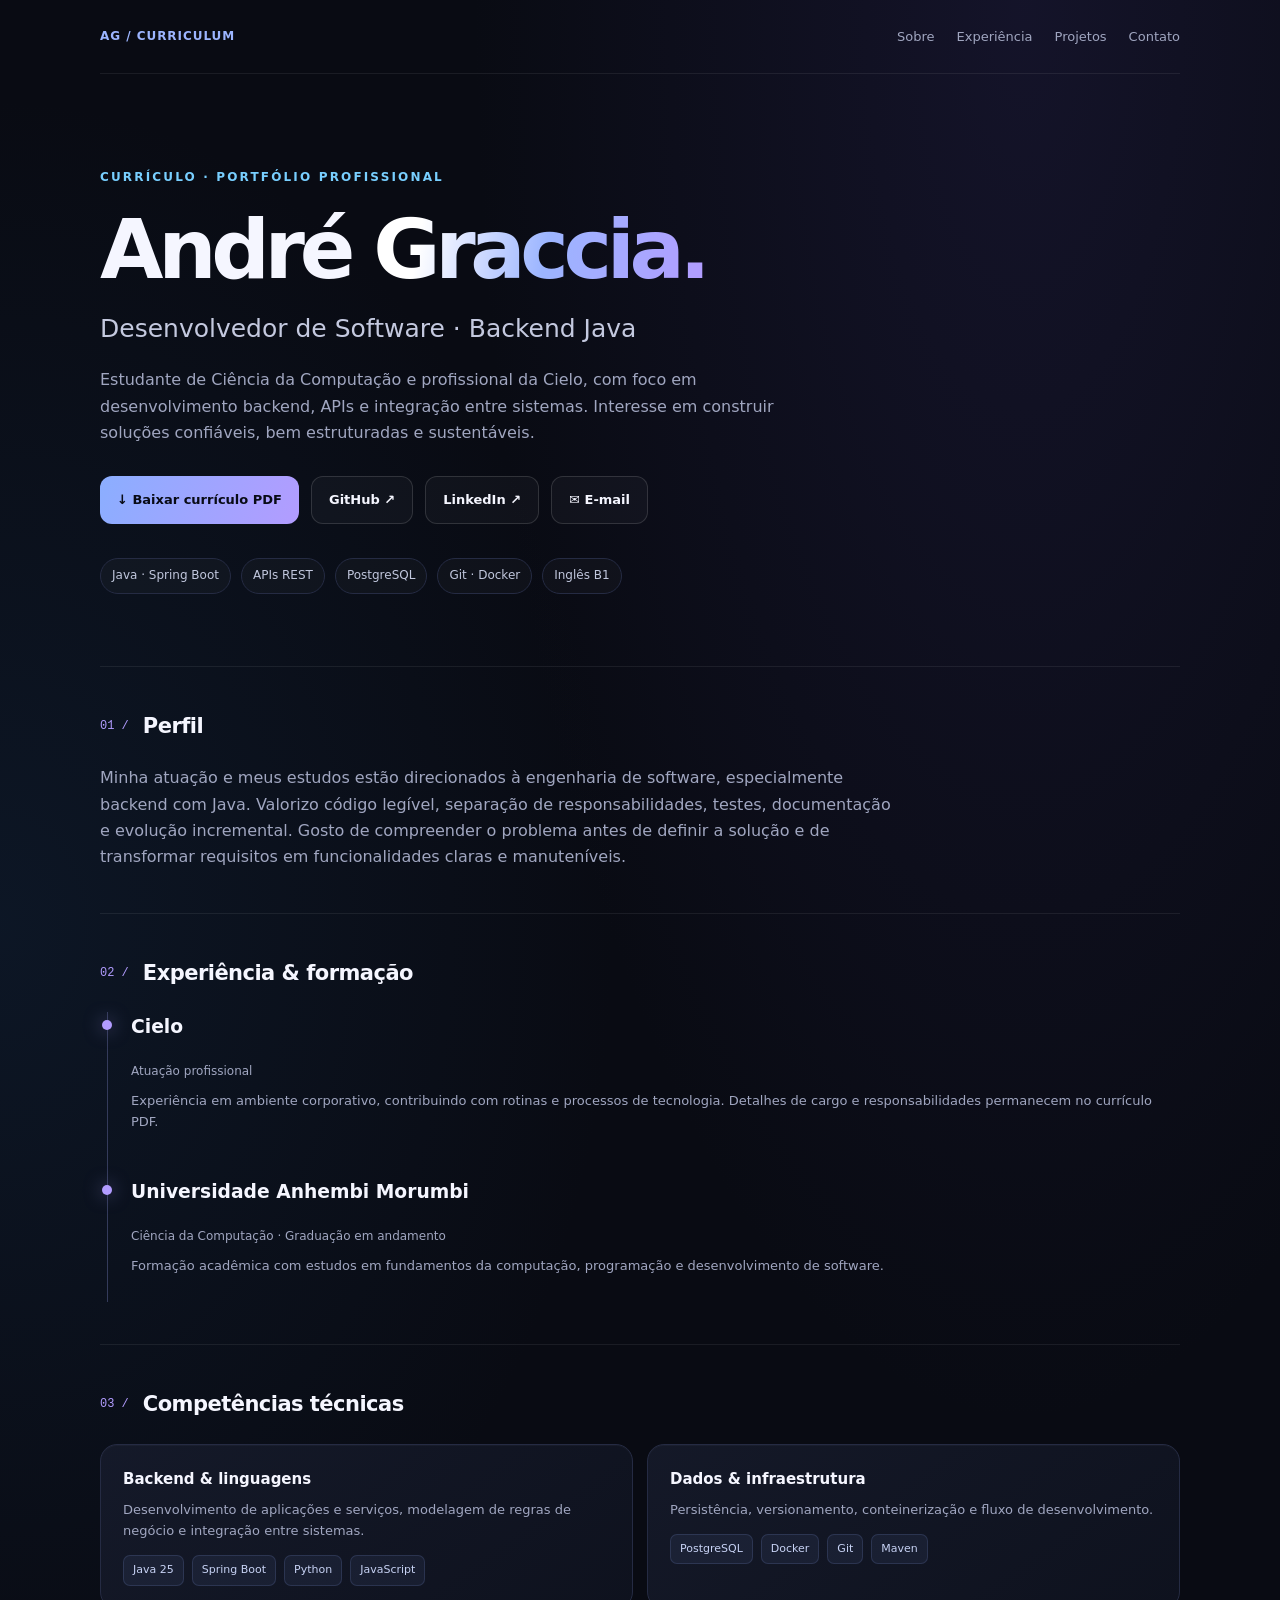
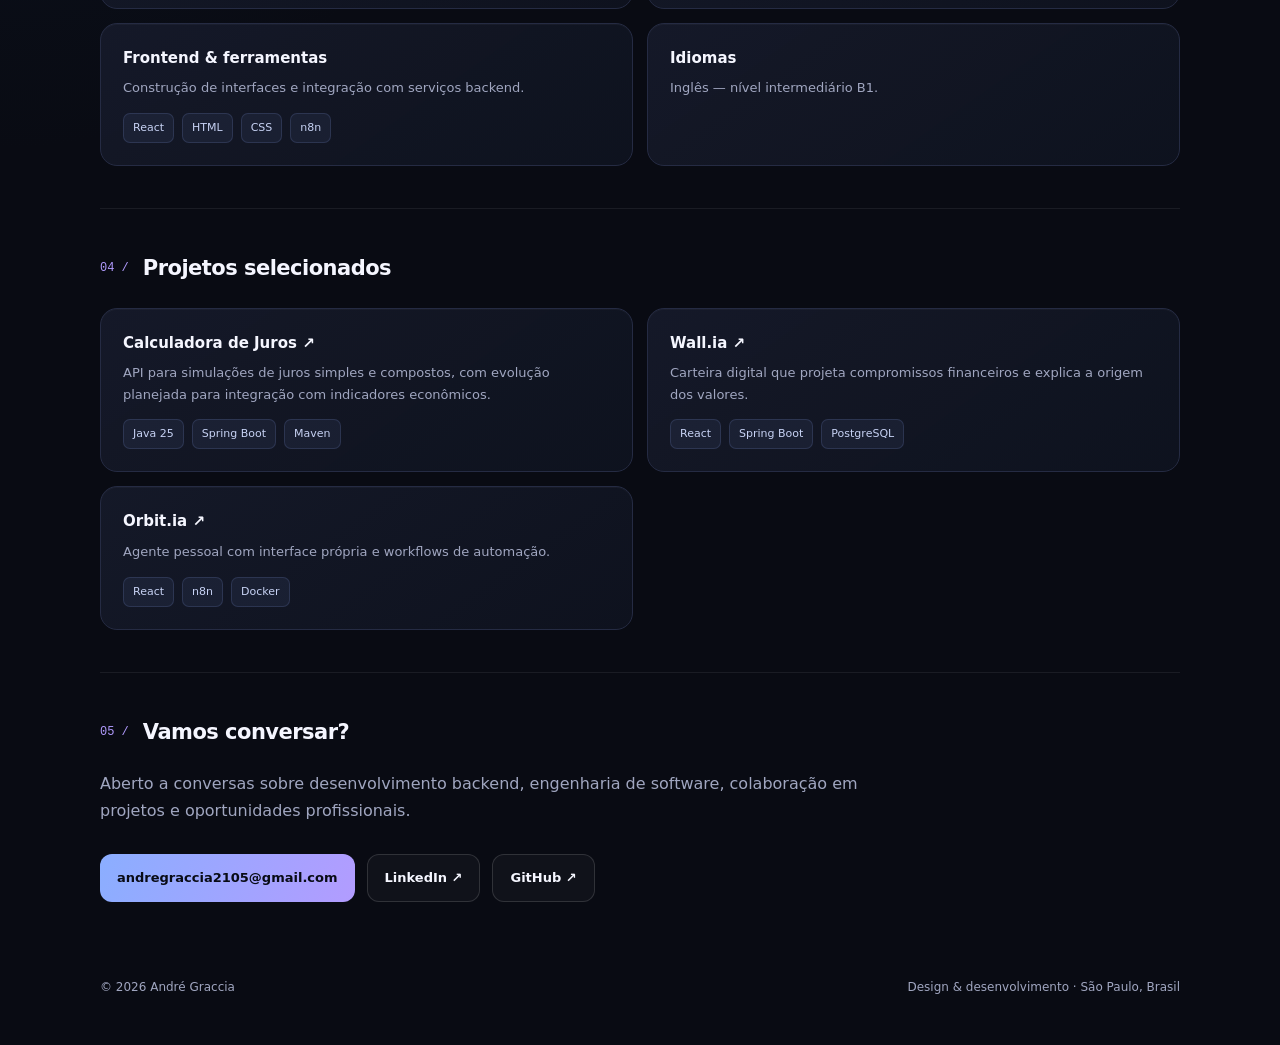
==== resume-site/index.html @ fd4a91cb "feat: add professional resume website" ====
<!doctype html>
<html lang="pt-BR">
<head>
<meta charset="utf-8"><meta name="viewport" content="width=device-width,initial-scale=1">
<meta name="theme-color" content="#090b13"><meta name="description" content="Currículo e portfólio profissional de André Graccia — Desenvolvedor de Software com foco em Backend Java.">
<title>André Graccia — Currículo</title>
<style>
:root{color-scheme:dark;--bg:#090b13;--panel:#111525;--line:#252b43;--text:#f5f6ff;--muted:#a0a6c0;--blue:#9cb5ff;--violet:#b29cff;--cyan:#78cfff}
*{box-sizing:border-box}html{scroll-behavior:smooth}body{margin:0;background:radial-gradient(ellipse at 80% 0%,#25204b66,transparent 38%),radial-gradient(ellipse at 0% 35%,#142d4a55,transparent 34%),var(--bg);color:var(--text);font:16px/1.65 Inter,ui-sans-serif,system-ui,-apple-system,BlinkMacSystemFont,"Segoe UI",sans-serif}
a{color:inherit;text-decoration:none}.wrap{width:min(1080px,calc(100% - 40px));margin:auto}
nav{display:flex;justify-content:space-between;align-items:center;padding:26px 0;border-bottom:1px solid #ffffff12}.brand{font-weight:750;letter-spacing:.08em;font-size:12px;color:var(--blue)}.navlinks{display:flex;gap:22px;color:var(--muted);font-size:13px}
.hero{padding:94px 0 72px;max-width:850px}.eyebrow{color:var(--cyan);font-size:12px;font-weight:700;letter-spacing:.18em;text-transform:uppercase}.hero h1{font-size:clamp(46px,8vw,82px);line-height:1.02;letter-spacing:-.065em;margin:20px 0 16px}.hero h1 span{background:linear-gradient(100deg,#fff 15%,var(--blue) 52%,var(--violet));-webkit-background-clip:text;background-clip:text;color:transparent}.role{font-size:clamp(18px,2.6vw,25px);color:#c4c9df;margin:0 0 18px}.intro{max-width:700px;color:var(--muted);font-size:16px}.actions{display:flex;flex-wrap:wrap;gap:12px;margin-top:30px}.btn{display:inline-flex;align-items:center;gap:9px;padding:12px 17px;border-radius:12px;border:1px solid #ffffff22;background:#ffffff08;font-size:13px;font-weight:650;transition:.2s}.btn.primary{background:linear-gradient(110deg,#8baeff,#b29cff);color:#080b16;border:0}.btn:hover{transform:translateY(-2px);border-color:#9cb5ff88}
.meta{display:flex;flex-wrap:wrap;gap:10px;margin-top:34px}.chip{border:1px solid var(--line);background:#ffffff06;color:#c1c7dd;padding:7px 11px;border-radius:999px;font-size:12px}
section{padding:42px 0;border-top:1px solid #ffffff12}.section-head{display:flex;align-items:center;gap:14px;margin-bottom:22px}.num{font:12px ui-monospace,monospace;color:var(--violet)}h2{font-size:21px;letter-spacing:-.025em;margin:0}.lead{color:var(--muted);max-width:800px;margin:0}.grid{display:grid;grid-template-columns:repeat(2,minmax(0,1fr));gap:14px}.card{padding:22px;border:1px solid var(--line);border-radius:17px;background:linear-gradient(145deg,#171c2dce,#0f1320d9);box-shadow:inset 0 1px #ffffff08}.card h3{font-size:15px;margin:0 0 7px}.card p{font-size:13px;color:var(--muted);margin:0}.tags{display:flex;flex-wrap:wrap;gap:8px;margin-top:14px}.tag{font-size:11px;color:#c7d2f4;background:#8baeff12;border:1px solid #8baeff26;padding:5px 9px;border-radius:7px}
.timeline{border-left:1px solid #343b5b;margin-left:7px;padding-left:23px}.entry{position:relative;padding:0 0 26px}.entry:before{content:"";position:absolute;left:-29px;top:8px;width:10px;height:10px;border-radius:50%;background:var(--violet);box-shadow:0 0 18px #a99bff88}.entry .sub{color:var(--muted);font-size:12px;margin:2px 0 8px}.entry p{color:var(--muted);font-size:13px;margin:0}
footer{padding:34px 0 48px;color:var(--muted);font-size:12px;display:flex;justify-content:space-between;gap:20px;flex-wrap:wrap}
@media(max-width:650px){.navlinks{gap:12px;font-size:11px}.hero{padding:65px 0 48px}.grid{grid-template-columns:1fr}.wrap{width:min(100% - 30px,1080px)}}
</style>
</head>
<body><div class="wrap">
<nav><a class="brand" href="#">AG / CURRICULUM</a><div class="navlinks"><a href="#sobre">Sobre</a><a href="#experiencia">Experiência</a><a href="#projetos">Projetos</a><a href="#contato">Contato</a></div></nav>
<header class="hero">
<div class="eyebrow">Currículo · Portfólio profissional</div>
<h1>André <span>Graccia.</span></h1>
<p class="role">Desenvolvedor de Software · Backend Java</p>
<p class="intro">Estudante de Ciência da Computação e profissional da Cielo, com foco em desenvolvimento backend, APIs e integração entre sistemas. Interesse em construir soluções confiáveis, bem estruturadas e sustentáveis.</p>
<div class="actions"><a class="btn primary" href="https://raw.githubusercontent.com/AndreGraccia/AndreGraccia/main/Curriculo_Andre_Graccia.pdf" target="_blank" rel="noreferrer">↓ Baixar currículo PDF</a><a class="btn" href="https://github.com/AndreGraccia" target="_blank" rel="noreferrer">GitHub ↗</a><a class="btn" href="https://br.linkedin.com/in/andregraccia" target="_blank" rel="noreferrer">LinkedIn ↗</a><a class="btn" href="mailto:andregraccia2105@gmail.com">✉ E-mail</a></div>
<div class="meta"><span class="chip">Java · Spring Boot</span><span class="chip">APIs REST</span><span class="chip">PostgreSQL</span><span class="chip">Git · Docker</span><span class="chip">Inglês B1</span></div>
</header>
<section id="sobre"><div class="section-head"><span class="num">01 /</span><h2>Perfil</h2></div><p class="lead">Minha atuação e meus estudos estão direcionados à engenharia de software, especialmente backend com Java. Valorizo código legível, separação de responsabilidades, testes, documentação e evolução incremental. Gosto de compreender o problema antes de definir a solução e de transformar requisitos em funcionalidades claras e manuteníveis.</p></section>
<section id="experiencia"><div class="section-head"><span class="num">02 /</span><h2>Experiência & formação</h2></div><div class="timeline"><div class="entry"><h3>Cielo</h3><div class="sub">Atuação profissional</div><p>Experiência em ambiente corporativo, contribuindo com rotinas e processos de tecnologia. Detalhes de cargo e responsabilidades permanecem no currículo PDF.</p></div><div class="entry"><h3>Universidade Anhembi Morumbi</h3><div class="sub">Ciência da Computação · Graduação em andamento</div><p>Formação acadêmica com estudos em fundamentos da computação, programação e desenvolvimento de software.</p></div></div></section>
<section><div class="section-head"><span class="num">03 /</span><h2>Competências técnicas</h2></div><div class="grid"><article class="card"><h3>Backend & linguagens</h3><p>Desenvolvimento de aplicações e serviços, modelagem de regras de negócio e integração entre sistemas.</p><div class="tags"><span class="tag">Java 25</span><span class="tag">Spring Boot</span><span class="tag">Python</span><span class="tag">JavaScript</span></div></article><article class="card"><h3>Dados & infraestrutura</h3><p>Persistência, versionamento, conteinerização e fluxo de desenvolvimento.</p><div class="tags"><span class="tag">PostgreSQL</span><span class="tag">Docker</span><span class="tag">Git</span><span class="tag">Maven</span></div></article><article class="card"><h3>Frontend & ferramentas</h3><p>Construção de interfaces e integração com serviços backend.</p><div class="tags"><span class="tag">React</span><span class="tag">HTML</span><span class="tag">CSS</span><span class="tag">n8n</span></div></article><article class="card"><h3>Idiomas</h3><p>Inglês — nível intermediário B1.</p></article></div></section>
<section id="projetos"><div class="section-head"><span class="num">04 /</span><h2>Projetos selecionados</h2></div><div class="grid"><a class="card" href="https://github.com/AndreGraccia/calc-juros" target="_blank" rel="noreferrer"><h3>Calculadora de Juros ↗</h3><p>API para simulações de juros simples e compostos, com evolução planejada para integração com indicadores econômicos.</p><div class="tags"><span class="tag">Java 25</span><span class="tag">Spring Boot</span><span class="tag">Maven</span></div></a><a class="card" href="https://github.com/AndreGraccia/Wall.ia" target="_blank" rel="noreferrer"><h3>Wall.ia ↗</h3><p>Carteira digital que projeta compromissos financeiros e explica a origem dos valores.</p><div class="tags"><span class="tag">React</span><span class="tag">Spring Boot</span><span class="tag">PostgreSQL</span></div></a><a class="card" href="https://github.com/AndreGraccia/Orbit.ia" target="_blank" rel="noreferrer"><h3>Orbit.ia ↗</h3><p>Agente pessoal com interface própria e workflows de automação.</p><div class="tags"><span class="tag">React</span><span class="tag">n8n</span><span class="tag">Docker</span></div></a></div></section>
<section id="contato"><div class="section-head"><span class="num">05 /</span><h2>Vamos conversar?</h2></div><p class="lead">Aberto a conversas sobre desenvolvimento backend, engenharia de software, colaboração em projetos e oportunidades profissionais.</p><div class="actions"><a class="btn primary" href="mailto:andregraccia2105@gmail.com">andregraccia2105@gmail.com</a><a class="btn" href="https://br.linkedin.com/in/andregraccia" target="_blank" rel="noreferrer">LinkedIn ↗</a><a class="btn" href="https://github.com/AndreGraccia" target="_blank" rel="noreferrer">GitHub ↗</a></div></section>
<footer><span>© 2026 André Graccia</span><span>Design & desenvolvimento · São Paulo, Brasil</span></footer>
</div></body></html>
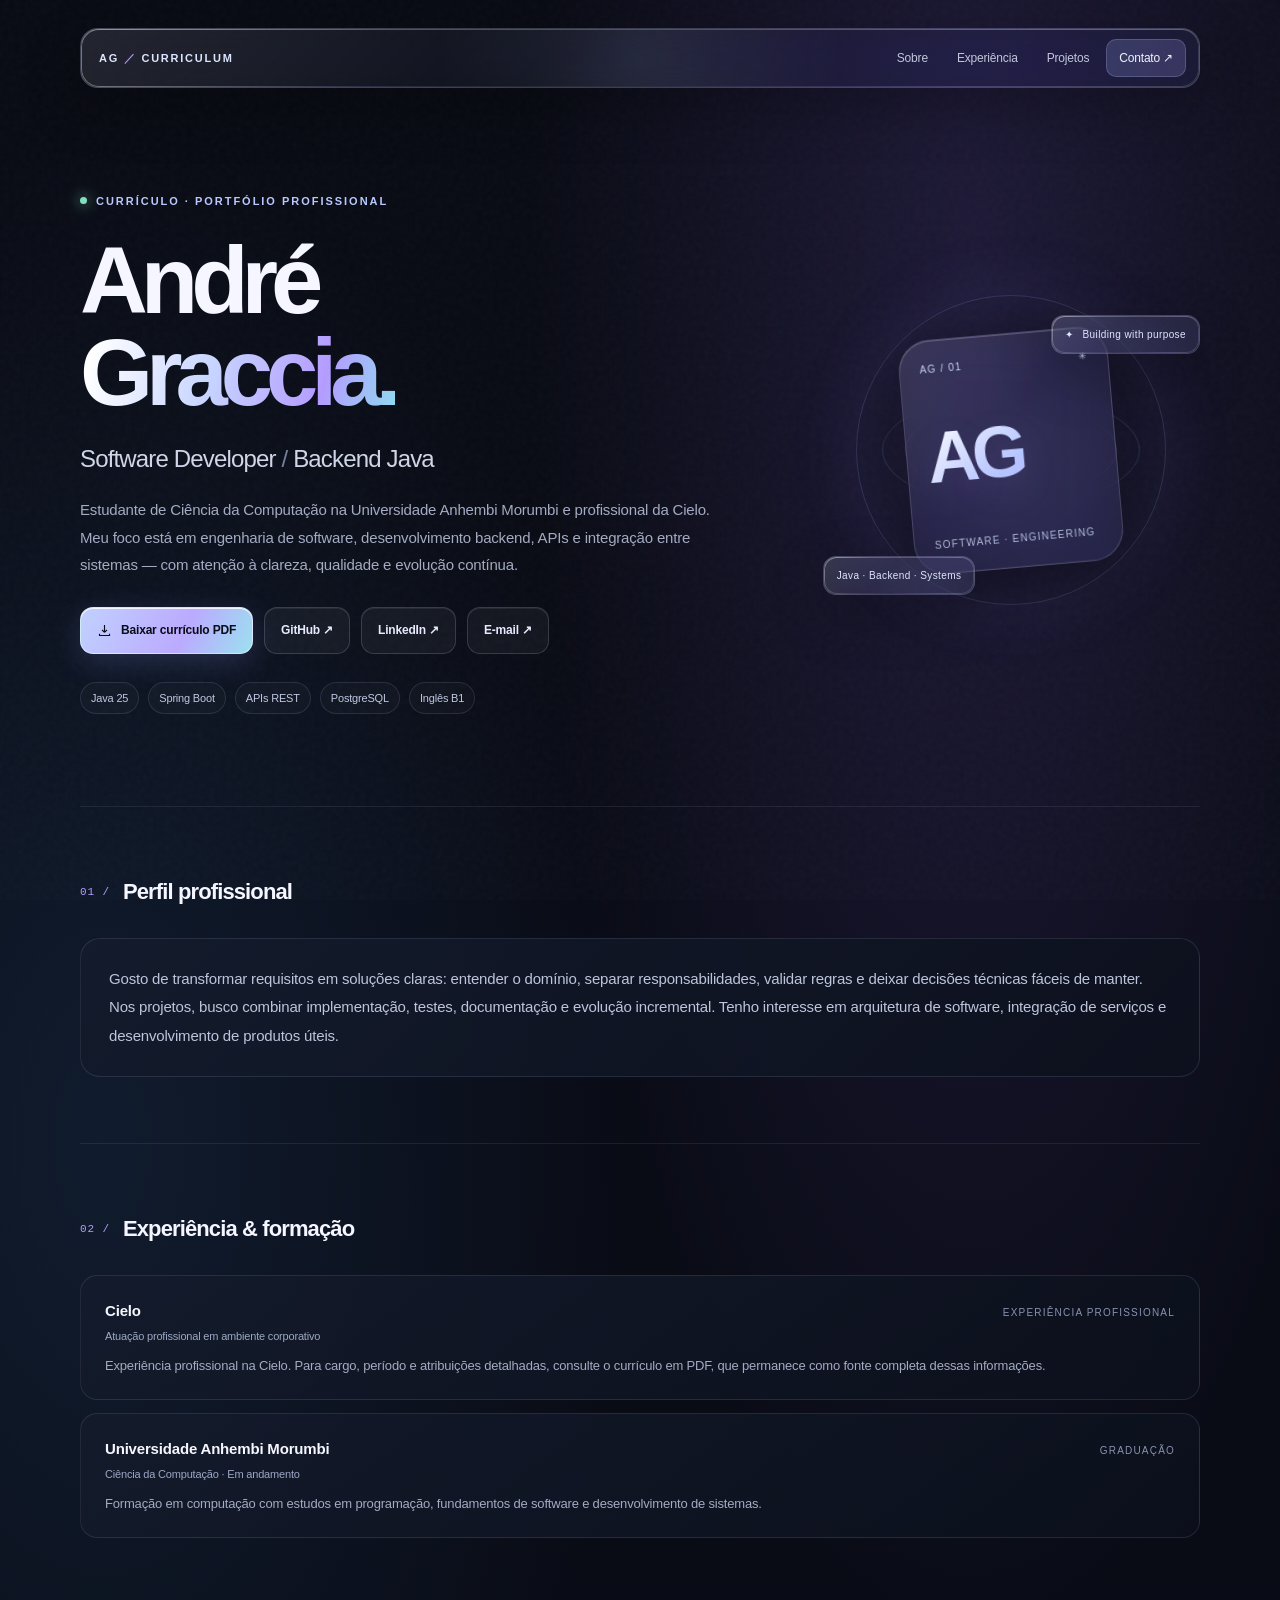
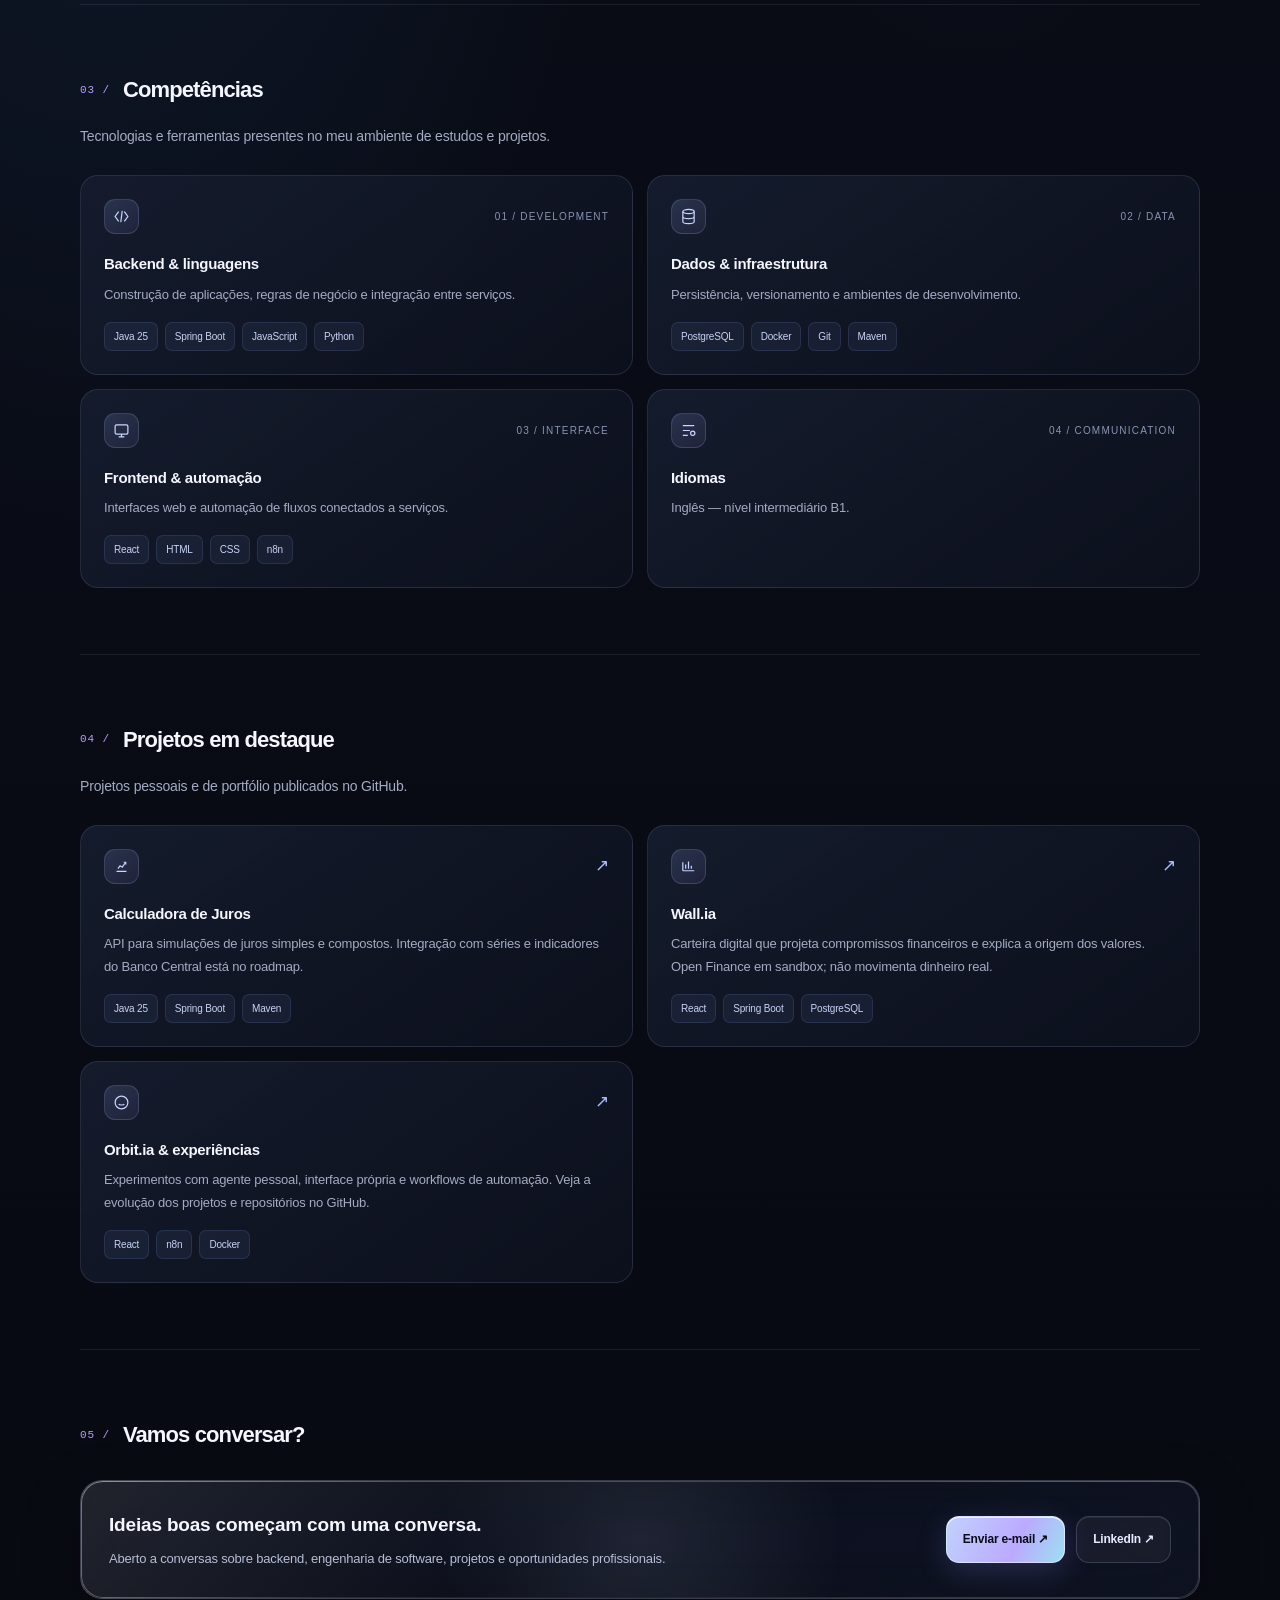
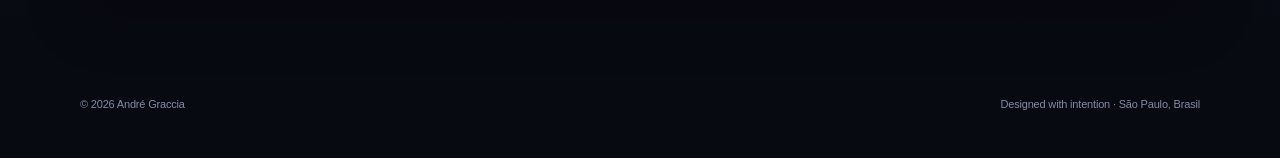
==== commit f8f18a19: "design: refine resume site with layered liquid glass interface" ====
--- a/resume-site/index.html
+++ b/resume-site/index.html
@@ -1,36 +1,128 @@
 <!doctype html>
 <html lang="pt-BR">
 <head>
-<meta charset="utf-8"><meta name="viewport" content="width=device-width,initial-scale=1">
-<meta name="theme-color" content="#090b13"><meta name="description" content="Currículo e portfólio profissional de André Graccia — Desenvolvedor de Software com foco em Backend Java.">
-<title>André Graccia — Currículo</title>
+<meta charset="utf-8">
+<meta name="viewport" content="width=device-width,initial-scale=1">
+<meta name="theme-color" content="#090b13">
+<meta name="description" content="Currículo, competências e projetos de André Graccia — Ciência da Computação, desenvolvimento backend e Java.">
+<meta property="og:title" content="André Graccia — Software Developer">
+<meta property="og:description" content="Currículo e projetos em engenharia de software.">
+<title>André Graccia — Software Developer</title>
 <style>
-:root{color-scheme:dark;--bg:#090b13;--panel:#111525;--line:#252b43;--text:#f5f6ff;--muted:#a0a6c0;--blue:#9cb5ff;--violet:#b29cff;--cyan:#78cfff}
-*{box-sizing:border-box}html{scroll-behavior:smooth}body{margin:0;background:radial-gradient(ellipse at 80% 0%,#25204b66,transparent 38%),radial-gradient(ellipse at 0% 35%,#142d4a55,transparent 34%),var(--bg);color:var(--text);font:16px/1.65 Inter,ui-sans-serif,system-ui,-apple-system,BlinkMacSystemFont,"Segoe UI",sans-serif}
-a{color:inherit;text-decoration:none}.wrap{width:min(1080px,calc(100% - 40px));margin:auto}
-nav{display:flex;justify-content:space-between;align-items:center;padding:26px 0;border-bottom:1px solid #ffffff12}.brand{font-weight:750;letter-spacing:.08em;font-size:12px;color:var(--blue)}.navlinks{display:flex;gap:22px;color:var(--muted);font-size:13px}
-.hero{padding:94px 0 72px;max-width:850px}.eyebrow{color:var(--cyan);font-size:12px;font-weight:700;letter-spacing:.18em;text-transform:uppercase}.hero h1{font-size:clamp(46px,8vw,82px);line-height:1.02;letter-spacing:-.065em;margin:20px 0 16px}.hero h1 span{background:linear-gradient(100deg,#fff 15%,var(--blue) 52%,var(--violet));-webkit-background-clip:text;background-clip:text;color:transparent}.role{font-size:clamp(18px,2.6vw,25px);color:#c4c9df;margin:0 0 18px}.intro{max-width:700px;color:var(--muted);font-size:16px}.actions{display:flex;flex-wrap:wrap;gap:12px;margin-top:30px}.btn{display:inline-flex;align-items:center;gap:9px;padding:12px 17px;border-radius:12px;border:1px solid #ffffff22;background:#ffffff08;font-size:13px;font-weight:650;transition:.2s}.btn.primary{background:linear-gradient(110deg,#8baeff,#b29cff);color:#080b16;border:0}.btn:hover{transform:translateY(-2px);border-color:#9cb5ff88}
-.meta{display:flex;flex-wrap:wrap;gap:10px;margin-top:34px}.chip{border:1px solid var(--line);background:#ffffff06;color:#c1c7dd;padding:7px 11px;border-radius:999px;font-size:12px}
-section{padding:42px 0;border-top:1px solid #ffffff12}.section-head{display:flex;align-items:center;gap:14px;margin-bottom:22px}.num{font:12px ui-monospace,monospace;color:var(--violet)}h2{font-size:21px;letter-spacing:-.025em;margin:0}.lead{color:var(--muted);max-width:800px;margin:0}.grid{display:grid;grid-template-columns:repeat(2,minmax(0,1fr));gap:14px}.card{padding:22px;border:1px solid var(--line);border-radius:17px;background:linear-gradient(145deg,#171c2dce,#0f1320d9);box-shadow:inset 0 1px #ffffff08}.card h3{font-size:15px;margin:0 0 7px}.card p{font-size:13px;color:var(--muted);margin:0}.tags{display:flex;flex-wrap:wrap;gap:8px;margin-top:14px}.tag{font-size:11px;color:#c7d2f4;background:#8baeff12;border:1px solid #8baeff26;padding:5px 9px;border-radius:7px}
-.timeline{border-left:1px solid #343b5b;margin-left:7px;padding-left:23px}.entry{position:relative;padding:0 0 26px}.entry:before{content:"";position:absolute;left:-29px;top:8px;width:10px;height:10px;border-radius:50%;background:var(--violet);box-shadow:0 0 18px #a99bff88}.entry .sub{color:var(--muted);font-size:12px;margin:2px 0 8px}.entry p{color:var(--muted);font-size:13px;margin:0}
-footer{padding:34px 0 48px;color:var(--muted);font-size:12px;display:flex;justify-content:space-between;gap:20px;flex-wrap:wrap}
-@media(max-width:650px){.navlinks{gap:12px;font-size:11px}.hero{padding:65px 0 48px}.grid{grid-template-columns:1fr}.wrap{width:min(100% - 30px,1080px)}}
+:root{color-scheme:dark;--bg:#080a12;--surface:#111625;--surface-2:#151b2d;--line:rgba(210,220,255,.13);--text:#f5f6ff;--muted:#a4abc2;--blue:#9cb5ff;--violet:#b29cff;--cyan:#79d4ee;--mx:50%;--my:50%}
+*{box-sizing:border-box}
+html{scroll-behavior:smooth;scroll-padding-top:100px}
+body{margin:0;min-height:100vh;overflow-x:hidden;background:radial-gradient(ellipse at 76% 8%,rgba(113,83,194,.2),transparent 32%),radial-gradient(ellipse at 8% 34%,rgba(52,113,174,.16),transparent 32%),linear-gradient(180deg,#090b14 0%,#090c16 52%,#080a12 100%);color:var(--text);font:15px/1.7 Inter,-apple-system,BlinkMacSystemFont,"Segoe UI",sans-serif;letter-spacing:-.012em}
+body:before{content:"";position:fixed;inset:0;pointer-events:none;z-index:-1;opacity:.18;background-image:url("data:image/svg+xml,%3Csvg viewBox='0 0 180 180' xmlns='http://www.w3.org/2000/svg'%3E%3Cfilter id='n'%3E%3CfeTurbulence type='fractalNoise' baseFrequency='.9' numOctaves='3' stitchTiles='stitch'/%3E%3C/filter%3E%3Crect width='100%25' height='100%25' filter='url(%23n)' opacity='.16'/%3E%3C/svg%3E")}
+a{color:inherit;text-decoration:none}
+.wrap{width:min(1120px,calc(100% - 44px));margin:auto}
+.glass{position:relative;isolation:isolate;background:linear-gradient(135deg,rgba(255,255,255,.105),rgba(255,255,255,.025) 42%,rgba(151,168,255,.055));border:1px solid rgba(224,231,255,.2);box-shadow:inset 0 1px 0 rgba(255,255,255,.2),inset 0 -1px 0 rgba(255,255,255,.035),0 18px 55px rgba(0,0,0,.25);backdrop-filter:blur(24px) saturate(155%);-webkit-backdrop-filter:blur(24px) saturate(155%)}
+.glass:before{content:"";position:absolute;inset:0;border-radius:inherit;padding:1px;background:linear-gradient(125deg,rgba(255,255,255,.4),rgba(156,181,255,.12) 27%,transparent 52%,rgba(178,156,255,.22) 80%,rgba(255,255,255,.13));-webkit-mask:linear-gradient(#000 0 0) content-box,linear-gradient(#000 0 0);-webkit-mask-composite:xor;mask-composite:exclude;pointer-events:none}
+.glass:after{content:"";position:absolute;inset:0;border-radius:inherit;background:radial-gradient(420px circle at var(--mx) var(--my),rgba(202,220,255,.13),transparent 48%);opacity:.75;pointer-events:none;z-index:-1}
+nav{position:sticky;top:14px;z-index:20;display:flex;justify-content:space-between;align-items:center;margin:14px auto 0;padding:10px 13px 10px 18px;border-radius:18px}
+.brand{font-size:11px;font-weight:800;letter-spacing:.16em;color:#dce5ff}.brand b{color:var(--violet)}
+.navlinks{display:flex;align-items:center;gap:5px}.navlinks a{font-size:12px;color:#c0c7dc;padding:8px 12px;border-radius:10px;transition:background .2s,color .2s}.navlinks a:hover{background:#ffffff12;color:#fff}
+.navlinks .nav-contact{background:linear-gradient(115deg,rgba(156,181,255,.2),rgba(178,156,255,.2));border:1px solid rgba(196,205,255,.22);color:#f1f3ff}
+.hero{display:grid;grid-template-columns:minmax(0,1.3fr) minmax(260px,.7fr);gap:42px;align-items:center;padding:112px 0 92px;min-height:610px}
+.eyebrow{display:inline-flex;align-items:center;gap:9px;color:#b9c9ff;font-size:11px;font-weight:750;letter-spacing:.18em;text-transform:uppercase}
+.pulse{width:7px;height:7px;border-radius:50%;background:#80e0bd;box-shadow:0 0 14px #80e0bd}
+h1{font-size:clamp(54px,8vw,94px);line-height:.98;letter-spacing:-.075em;margin:23px 0 20px;font-weight:760}
+.gradient{background:linear-gradient(105deg,#fff 6%,#c7d5ff 42%,#b49cff 76%,#8edcf0);-webkit-background-clip:text;background-clip:text;color:transparent}
+.role{font-size:clamp(18px,2.5vw,24px);color:#d0d5e7;margin:0 0 16px;font-weight:500;letter-spacing:-.035em}
+.intro{max-width:640px;color:var(--muted);font-size:15px;line-height:1.85;margin:0}
+.actions{display:flex;flex-wrap:wrap;gap:11px;margin-top:28px}
+.btn{display:inline-flex;align-items:center;justify-content:center;gap:9px;padding:12px 16px;border-radius:13px;font-size:12px;font-weight:700;border:1px solid rgba(220,229,255,.17);background:rgba(255,255,255,.045);color:#e7eaff;transition:transform .25s,border-color .25s,background .25s;box-shadow:inset 0 1px rgba(255,255,255,.07)}
+.btn:hover{transform:translateY(-3px);border-color:rgba(175,193,255,.5);background:rgba(156,181,255,.1)}
+.btn.primary{color:#0a0c17;border:1px solid rgba(255,255,255,.5);background:linear-gradient(115deg,#c1d1ff,#bbaaff 60%,#9ce0ef);box-shadow:0 8px 30px rgba(139,151,255,.2),inset 0 1px rgba(255,255,255,.8)}
+.btn svg{width:15px;height:15px;flex:none}
+.quick-meta{display:flex;flex-wrap:wrap;gap:9px;margin-top:28px}.chip{font-size:11px;color:#bfc8e2;padding:6px 10px;border:1px solid rgba(190,204,255,.13);border-radius:999px;background:rgba(255,255,255,.025)}
+.hero-art{position:relative;min-height:365px;display:grid;place-items:center}
+.orbit{position:absolute;width:310px;height:310px;border:1px solid rgba(176,188,255,.17);border-radius:50%;box-shadow:0 0 80px rgba(135,122,255,.09),inset 0 0 50px rgba(115,169,255,.045);animation:float 8s ease-in-out infinite}
+.orbit:before,.orbit:after{content:"";position:absolute;border:1px solid rgba(165,196,255,.16);border-radius:50%;inset:25px;transform:rotateX(64deg) rotate(-25deg)}
+.orbit:after{inset:48px;transform:rotateX(64deg) rotate(35deg);border-color:rgba(194,156,255,.2)}
+.core{position:relative;width:210px;height:235px;border-radius:32px;display:flex;flex-direction:column;justify-content:space-between;padding:20px;overflow:hidden;transform:rotate(-5deg)}
+.core:before{content:"";position:absolute;inset:-30%;background:linear-gradient(120deg,transparent 25%,rgba(255,255,255,.18) 42%,transparent 54%);transform:translateX(-70%);animation:sheen 7s ease-in-out infinite}
+.core-top{display:flex;justify-content:space-between;align-items:center;font-size:10px;letter-spacing:.12em;color:#cbd5f4}.monogram{font-size:72px;line-height:1;font-weight:780;letter-spacing:-.1em;background:linear-gradient(140deg,#fff,#b7c7ff 55%,#c1aaff);-webkit-background-clip:text;background-clip:text;color:transparent;text-shadow:0 12px 38px #9b9bff22}.core-bottom{font-size:10px;color:#b5bfdc;letter-spacing:.12em;text-transform:uppercase}
+.float-tag{position:absolute;padding:10px 13px;border-radius:13px;font-size:10px;color:#dfe6ff;letter-spacing:.04em}.float-tag.one{top:47px;right:0}.float-tag.two{bottom:38px;left:0}
+section{padding:66px 0;border-top:1px solid rgba(210,220,255,.09)}
+.section-head{display:flex;align-items:center;gap:13px;margin-bottom:27px}.num{font:11px ui-monospace,SFMono-Regular,monospace;color:#b49dff;letter-spacing:.08em}.section-head h2{font-size:22px;letter-spacing:-.04em;margin:0}.section-intro{color:var(--muted);max-width:760px;margin:-10px 0 26px;font-size:14px}
+.profile-panel{padding:26px 28px;border-radius:20px;background:linear-gradient(135deg,rgba(20,27,44,.95),rgba(13,17,30,.92));border:1px solid rgba(196,208,255,.12);color:#bdc5dc;line-height:1.9}
+.grid{display:grid;grid-template-columns:repeat(2,minmax(0,1fr));gap:14px}
+.card{position:relative;padding:23px;border-radius:18px;background:linear-gradient(145deg,rgba(22,29,47,.9),rgba(13,17,29,.94));border:1px solid rgba(193,205,255,.12);transition:transform .25s,border-color .25s,box-shadow .25s;overflow:hidden}
+.card:hover{transform:translateY(-4px);border-color:rgba(173,188,255,.35);box-shadow:0 18px 42px rgba(0,0,0,.2)}
+.card h3{font-size:15px;letter-spacing:-.02em;margin:0 0 7px}.card p{font-size:13px;color:var(--muted);line-height:1.75;margin:0}
+.card-top{display:flex;justify-content:space-between;align-items:center;margin-bottom:17px}.iconbox{width:35px;height:35px;display:grid;place-items:center;border-radius:11px;background:linear-gradient(145deg,rgba(156,181,255,.16),rgba(178,156,255,.08));border:1px solid rgba(184,198,255,.16);color:#c9d4ff}.iconbox svg{width:17px;height:17px}.micro{font-size:10px;color:#8993b1;letter-spacing:.12em;text-transform:uppercase}
+.tags{display:flex;flex-wrap:wrap;gap:7px;margin-top:15px}.tag{font-size:10px;color:#c7d2f4;background:rgba(139,174,255,.07);border:1px solid rgba(139,174,255,.13);padding:5px 9px;border-radius:7px}
+.timeline{display:grid;gap:13px}.entry{padding:22px 24px;border-radius:17px;background:linear-gradient(145deg,rgba(20,27,44,.9),rgba(12,16,28,.92));border:1px solid rgba(193,205,255,.12)}.entry-head{display:flex;justify-content:space-between;gap:16px;align-items:baseline}.entry h3{font-size:15px;margin:0}.entry .sub{font-size:11px;color:#9da8c6;margin:4px 0 9px}.entry p{font-size:13px;color:var(--muted);margin:0}
+.project{display:block}.project .arrow{color:#aebdff;font-size:17px}.project:hover .arrow{transform:translate(3px,-3px)}.project .arrow{transition:transform .2s}
+.contact-panel{padding:28px;border-radius:22px;display:flex;align-items:center;justify-content:space-between;gap:24px}.contact-panel p{color:#b5bed6;font-size:13px;margin:6px 0 0}.contact-panel h3{font-size:19px;margin:0}
+footer{padding:30px 0 45px;color:#818ba7;font-size:11px;display:flex;justify-content:space-between;gap:16px;flex-wrap:wrap}
+@keyframes float{0%,100%{transform:translateY(0) rotate(-8deg)}50%{transform:translateY(-12px) rotate(-3deg)}}
+@keyframes sheen{0%,58%,100%{transform:translateX(-75%)}75%{transform:translateX(75%)}}
+@media(max-width:760px){.hero{grid-template-columns:1fr;padding:82px 0 65px;gap:10px}.hero-art{min-height:310px;grid-row:1}.hero-copy{grid-row:2}.orbit{width:260px;height:260px}.core{width:180px;height:205px}.float-tag.one{right:5%}.float-tag.two{left:5%}.contact-panel{align-items:flex-start;flex-direction:column}}
+@media(max-width:560px){.wrap{width:calc(100% - 30px)}nav{top:8px;padding:9px 10px}.brand{font-size:9px}.navlinks{gap:0}.navlinks a{font-size:10px;padding:7px 8px}.navlinks a:nth-child(2){display:none}.hero{padding-top:58px}.hero-art{min-height:270px}.orbit{width:225px;height:225px}.core{width:158px;height:182px;padding:16px}.monogram{font-size:59px}.float-tag{font-size:9px;padding:8px 10px}.grid{grid-template-columns:1fr}section{padding:48px 0}.profile-panel{padding:20px}.entry-head{display:block}.actions .btn{flex:1 1 calc(50% - 8px)}}
+@media(prefers-reduced-motion:reduce){*,*:before,*:after{scroll-behavior:auto!important;animation:none!important;transition:none!important}}
+@media(prefers-reduced-transparency:reduce){.glass{backdrop-filter:none;-webkit-backdrop-filter:none;background:#171d30}}
 </style>
 </head>
-<body><div class="wrap">
-<nav><a class="brand" href="#">AG / CURRICULUM</a><div class="navlinks"><a href="#sobre">Sobre</a><a href="#experiencia">Experiência</a><a href="#projetos">Projetos</a><a href="#contato">Contato</a></div></nav>
+<body>
+<div class="wrap">
+<nav class="glass" aria-label="Navegação principal">
+<a class="brand" href="#" aria-label="André Graccia, início">AG <b>／</b> CURRICULUM</a>
+<div class="navlinks"><a href="#sobre">Sobre</a><a href="#experiencia">Experiência</a><a href="#projetos">Projetos</a><a class="nav-contact" href="#contato">Contato ↗</a></div>
+</nav>
 <header class="hero">
-<div class="eyebrow">Currículo · Portfólio profissional</div>
-<h1>André <span>Graccia.</span></h1>
-<p class="role">Desenvolvedor de Software · Backend Java</p>
-<p class="intro">Estudante de Ciência da Computação e profissional da Cielo, com foco em desenvolvimento backend, APIs e integração entre sistemas. Interesse em construir soluções confiáveis, bem estruturadas e sustentáveis.</p>
-<div class="actions"><a class="btn primary" href="https://raw.githubusercontent.com/AndreGraccia/AndreGraccia/main/Curriculo_Andre_Graccia.pdf" target="_blank" rel="noreferrer">↓ Baixar currículo PDF</a><a class="btn" href="https://github.com/AndreGraccia" target="_blank" rel="noreferrer">GitHub ↗</a><a class="btn" href="https://br.linkedin.com/in/andregraccia" target="_blank" rel="noreferrer">LinkedIn ↗</a><a class="btn" href="mailto:andregraccia2105@gmail.com">✉ E-mail</a></div>
-<div class="meta"><span class="chip">Java · Spring Boot</span><span class="chip">APIs REST</span><span class="chip">PostgreSQL</span><span class="chip">Git · Docker</span><span class="chip">Inglês B1</span></div>
+<div class="hero-copy">
+<div class="eyebrow"><span class="pulse"></span> Currículo · Portfólio profissional</div>
+<h1>André<br><span class="gradient">Graccia.</span></h1>
+<p class="role">Software Developer <span style="color:#777f9c">/</span> Backend Java</p>
+<p class="intro">Estudante de Ciência da Computação na Universidade Anhembi Morumbi e profissional da Cielo. Meu foco está em engenharia de software, desenvolvimento backend, APIs e integração entre sistemas — com atenção à clareza, qualidade e evolução contínua.</p>
+<div class="actions">
+<a class="btn primary" href="https://raw.githubusercontent.com/AndreGraccia/AndreGraccia/main/Curriculo_Andre_Graccia.pdf" target="_blank" rel="noreferrer"><svg viewBox="0 0 24 24" fill="none" stroke="currentColor" stroke-width="1.8"><path d="M12 3v12m0 0 4-4m-4 4-4-4M4 17v3h16v-3"/></svg> Baixar currículo PDF</a>
+<a class="btn" href="https://github.com/AndreGraccia" target="_blank" rel="noreferrer">GitHub ↗</a>
+<a class="btn" href="https://br.linkedin.com/in/andregraccia" target="_blank" rel="noreferrer">LinkedIn ↗</a>
+<a class="btn" href="mailto:andregraccia2105@gmail.com">E-mail ↗</a>
+</div>
+<div class="quick-meta"><span class="chip">Java 25</span><span class="chip">Spring Boot</span><span class="chip">APIs REST</span><span class="chip">PostgreSQL</span><span class="chip">Inglês B1</span></div>
+</div>
+<div class="hero-art" aria-label="Monograma AG em uma placa de vidro translúcido">
+<div class="orbit"></div>
+<div class="core glass"><div class="core-top"><span>AG / 01</span><span>✳</span></div><div class="monogram">AG</div><div class="core-bottom">Software · Engineering</div></div>
+<div class="float-tag one glass">✦ &nbsp; Building with purpose</div>
+<div class="float-tag two glass">Java · Backend · Systems</div>
+</div>
 </header>
-<section id="sobre"><div class="section-head"><span class="num">01 /</span><h2>Perfil</h2></div><p class="lead">Minha atuação e meus estudos estão direcionados à engenharia de software, especialmente backend com Java. Valorizo código legível, separação de responsabilidades, testes, documentação e evolução incremental. Gosto de compreender o problema antes de definir a solução e de transformar requisitos em funcionalidades claras e manuteníveis.</p></section>
-<section id="experiencia"><div class="section-head"><span class="num">02 /</span><h2>Experiência & formação</h2></div><div class="timeline"><div class="entry"><h3>Cielo</h3><div class="sub">Atuação profissional</div><p>Experiência em ambiente corporativo, contribuindo com rotinas e processos de tecnologia. Detalhes de cargo e responsabilidades permanecem no currículo PDF.</p></div><div class="entry"><h3>Universidade Anhembi Morumbi</h3><div class="sub">Ciência da Computação · Graduação em andamento</div><p>Formação acadêmica com estudos em fundamentos da computação, programação e desenvolvimento de software.</p></div></div></section>
-<section><div class="section-head"><span class="num">03 /</span><h2>Competências técnicas</h2></div><div class="grid"><article class="card"><h3>Backend & linguagens</h3><p>Desenvolvimento de aplicações e serviços, modelagem de regras de negócio e integração entre sistemas.</p><div class="tags"><span class="tag">Java 25</span><span class="tag">Spring Boot</span><span class="tag">Python</span><span class="tag">JavaScript</span></div></article><article class="card"><h3>Dados & infraestrutura</h3><p>Persistência, versionamento, conteinerização e fluxo de desenvolvimento.</p><div class="tags"><span class="tag">PostgreSQL</span><span class="tag">Docker</span><span class="tag">Git</span><span class="tag">Maven</span></div></article><article class="card"><h3>Frontend & ferramentas</h3><p>Construção de interfaces e integração com serviços backend.</p><div class="tags"><span class="tag">React</span><span class="tag">HTML</span><span class="tag">CSS</span><span class="tag">n8n</span></div></article><article class="card"><h3>Idiomas</h3><p>Inglês — nível intermediário B1.</p></article></div></section>
-<section id="projetos"><div class="section-head"><span class="num">04 /</span><h2>Projetos selecionados</h2></div><div class="grid"><a class="card" href="https://github.com/AndreGraccia/calc-juros" target="_blank" rel="noreferrer"><h3>Calculadora de Juros ↗</h3><p>API para simulações de juros simples e compostos, com evolução planejada para integração com indicadores econômicos.</p><div class="tags"><span class="tag">Java 25</span><span class="tag">Spring Boot</span><span class="tag">Maven</span></div></a><a class="card" href="https://github.com/AndreGraccia/Wall.ia" target="_blank" rel="noreferrer"><h3>Wall.ia ↗</h3><p>Carteira digital que projeta compromissos financeiros e explica a origem dos valores.</p><div class="tags"><span class="tag">React</span><span class="tag">Spring Boot</span><span class="tag">PostgreSQL</span></div></a><a class="card" href="https://github.com/AndreGraccia/Orbit.ia" target="_blank" rel="noreferrer"><h3>Orbit.ia ↗</h3><p>Agente pessoal com interface própria e workflows de automação.</p><div class="tags"><span class="tag">React</span><span class="tag">n8n</span><span class="tag">Docker</span></div></a></div></section>
-<section id="contato"><div class="section-head"><span class="num">05 /</span><h2>Vamos conversar?</h2></div><p class="lead">Aberto a conversas sobre desenvolvimento backend, engenharia de software, colaboração em projetos e oportunidades profissionais.</p><div class="actions"><a class="btn primary" href="mailto:andregraccia2105@gmail.com">andregraccia2105@gmail.com</a><a class="btn" href="https://br.linkedin.com/in/andregraccia" target="_blank" rel="noreferrer">LinkedIn ↗</a><a class="btn" href="https://github.com/AndreGraccia" target="_blank" rel="noreferrer">GitHub ↗</a></div></section>
-<footer><span>© 2026 André Graccia</span><span>Design & desenvolvimento · São Paulo, Brasil</span></footer>
-</div></body></html>+<section id="sobre"><div class="section-head"><span class="num">01 /</span><h2>Perfil profissional</h2></div><div class="profile-panel">Gosto de transformar requisitos em soluções claras: entender o domínio, separar responsabilidades, validar regras e deixar decisões técnicas fáceis de manter. Nos projetos, busco combinar implementação, testes, documentação e evolução incremental. Tenho interesse em arquitetura de software, integração de serviços e desenvolvimento de produtos úteis.</div></section>
+<section id="experiencia"><div class="section-head"><span class="num">02 /</span><h2>Experiência & formação</h2></div><div class="timeline">
+<article class="entry"><div class="entry-head"><h3>Cielo</h3><span class="micro">Experiência profissional</span></div><div class="sub">Atuação profissional em ambiente corporativo</div><p>Experiência profissional na Cielo. Para cargo, período e atribuições detalhadas, consulte o currículo em PDF, que permanece como fonte completa dessas informações.</p></article>
+<article class="entry"><div class="entry-head"><h3>Universidade Anhembi Morumbi</h3><span class="micro">Graduação</span></div><div class="sub">Ciência da Computação · Em andamento</div><p>Formação em computação com estudos em programação, fundamentos de software e desenvolvimento de sistemas.</p></article>
+</div></section>
+<section><div class="section-head"><span class="num">03 /</span><h2>Competências</h2></div><p class="section-intro">Tecnologias e ferramentas presentes no meu ambiente de estudos e projetos.</p><div class="grid">
+<article class="card"><div class="card-top"><span class="iconbox"><svg viewBox="0 0 24 24" fill="none" stroke="currentColor" stroke-width="1.7"><path d="M8 5 3 12l5 7m8-14 5 7-5 7m-3-15-2 16"/></svg></span><span class="micro">01 / Development</span></div><h3>Backend & linguagens</h3><p>Construção de aplicações, regras de negócio e integração entre serviços.</p><div class="tags"><span class="tag">Java 25</span><span class="tag">Spring Boot</span><span class="tag">JavaScript</span><span class="tag">Python</span></div></article>
+<article class="card"><div class="card-top"><span class="iconbox"><svg viewBox="0 0 24 24" fill="none" stroke="currentColor" stroke-width="1.7"><ellipse cx="12" cy="5" rx="8" ry="3"/><path d="M4 5v7c0 1.7 3.6 3 8 3s8-1.3 8-3V5m-16 7v7c0 1.7 3.6 3 8 3s8-1.3 8-3v-7"/></svg></span><span class="micro">02 / Data</span></div><h3>Dados & infraestrutura</h3><p>Persistência, versionamento e ambientes de desenvolvimento.</p><div class="tags"><span class="tag">PostgreSQL</span><span class="tag">Docker</span><span class="tag">Git</span><span class="tag">Maven</span></div></article>
+<article class="card"><div class="card-top"><span class="iconbox"><svg viewBox="0 0 24 24" fill="none" stroke="currentColor" stroke-width="1.7"><rect x="3" y="4" width="18" height="13" rx="2"/><path d="M8 21h8m-4-4v4"/></svg></span><span class="micro">03 / Interface</span></div><h3>Frontend & automação</h3><p>Interfaces web e automação de fluxos conectados a serviços.</p><div class="tags"><span class="tag">React</span><span class="tag">HTML</span><span class="tag">CSS</span><span class="tag">n8n</span></div></article>
+<article class="card"><div class="card-top"><span class="iconbox"><svg viewBox="0 0 24 24" fill="none" stroke="currentColor" stroke-width="1.7"><path d="M4 5h16M4 12h10M4 19h7"/><circle cx="18" cy="16" r="3"/></svg></span><span class="micro">04 / Communication</span></div><h3>Idiomas</h3><p>Inglês — nível intermediário B1.</p></article>
+</div></section>
+<section id="projetos"><div class="section-head"><span class="num">04 /</span><h2>Projetos em destaque</h2></div><p class="section-intro">Projetos pessoais e de portfólio publicados no GitHub.</p><div class="grid">
+<a class="card project" href="https://github.com/AndreGraccia/calc-juros" target="_blank" rel="noreferrer"><div class="card-top"><span class="iconbox"><svg viewBox="0 0 24 24" fill="none" stroke="currentColor" stroke-width="1.7"><path d="M5 19h14M7 15l3-4 3 2 5-7"/><path d="M15 6h3v3"/></svg></span><span class="arrow">↗</span></div><h3>Calculadora de Juros</h3><p>API para simulações de juros simples e compostos. Integração com séries e indicadores do Banco Central está no roadmap.</p><div class="tags"><span class="tag">Java 25</span><span class="tag">Spring Boot</span><span class="tag">Maven</span></div></a>
+<a class="card project" href="https://github.com/AndreGraccia/Wall.ia" target="_blank" rel="noreferrer"><div class="card-top"><span class="iconbox"><svg viewBox="0 0 24 24" fill="none" stroke="currentColor" stroke-width="1.7"><path d="M4 18V6m0 12h16M8 15V9m4 6V5m4 10v-4"/></svg></span><span class="arrow">↗</span></div><h3>Wall.ia</h3><p>Carteira digital que projeta compromissos financeiros e explica a origem dos valores. Open Finance em sandbox; não movimenta dinheiro real.</p><div class="tags"><span class="tag">React</span><span class="tag">Spring Boot</span><span class="tag">PostgreSQL</span></div></a>
+<a class="card project" href="https://github.com/AndreGraccia/AndreGraccia" target="_blank" rel="noreferrer"><div class="card-top"><span class="iconbox"><svg viewBox="0 0 24 24" fill="none" stroke="currentColor" stroke-width="1.7"><circle cx="12" cy="12" r="9"/><path d="M8 14c1 2 7 2 8 0M9 9h.01M15 9h.01"/></svg></span><span class="arrow">↗</span></div><h3>Orbit.ia & experiências</h3><p>Experimentos com agente pessoal, interface própria e workflows de automação. Veja a evolução dos projetos e repositórios no GitHub.</p><div class="tags"><span class="tag">React</span><span class="tag">n8n</span><span class="tag">Docker</span></div></a>
+</div></section>
+<section id="contato"><div class="section-head"><span class="num">05 /</span><h2>Vamos conversar?</h2></div><div class="contact-panel glass"><div><h3>Ideias boas começam com uma conversa.</h3><p>Aberto a conversas sobre backend, engenharia de software, projetos e oportunidades profissionais.</p></div><div class="actions" style="margin:0"><a class="btn primary" href="mailto:andregraccia2105@gmail.com">Enviar e-mail ↗</a><a class="btn" href="https://br.linkedin.com/in/andregraccia" target="_blank" rel="noreferrer">LinkedIn ↗</a></div></div></section>
+<footer><span>© 2026 André Graccia</span><span>Designed with intention · São Paulo, Brasil</span></footer>
+</div>
+<script>
+const glassNodes=document.querySelectorAll('.glass');
+if(!window.matchMedia('(prefers-reduced-motion: reduce)').matches){
+  glassNodes.forEach(node=>{
+    node.addEventListener('pointermove',event=>{
+      const r=node.getBoundingClientRect();
+      node.style.setProperty('--mx',((event.clientX-r.left)/r.width*100)+'%');
+      node.style.setProperty('--my',((event.clientY-r.top)/r.height*100)+'%');
+    },{passive:true});
+    node.addEventListener('pointerleave',()=>{node.style.setProperty('--mx','50%');node.style.setProperty('--my','50%')},{passive:true});
+  });
+}
+</script>
+</body>
+</html>
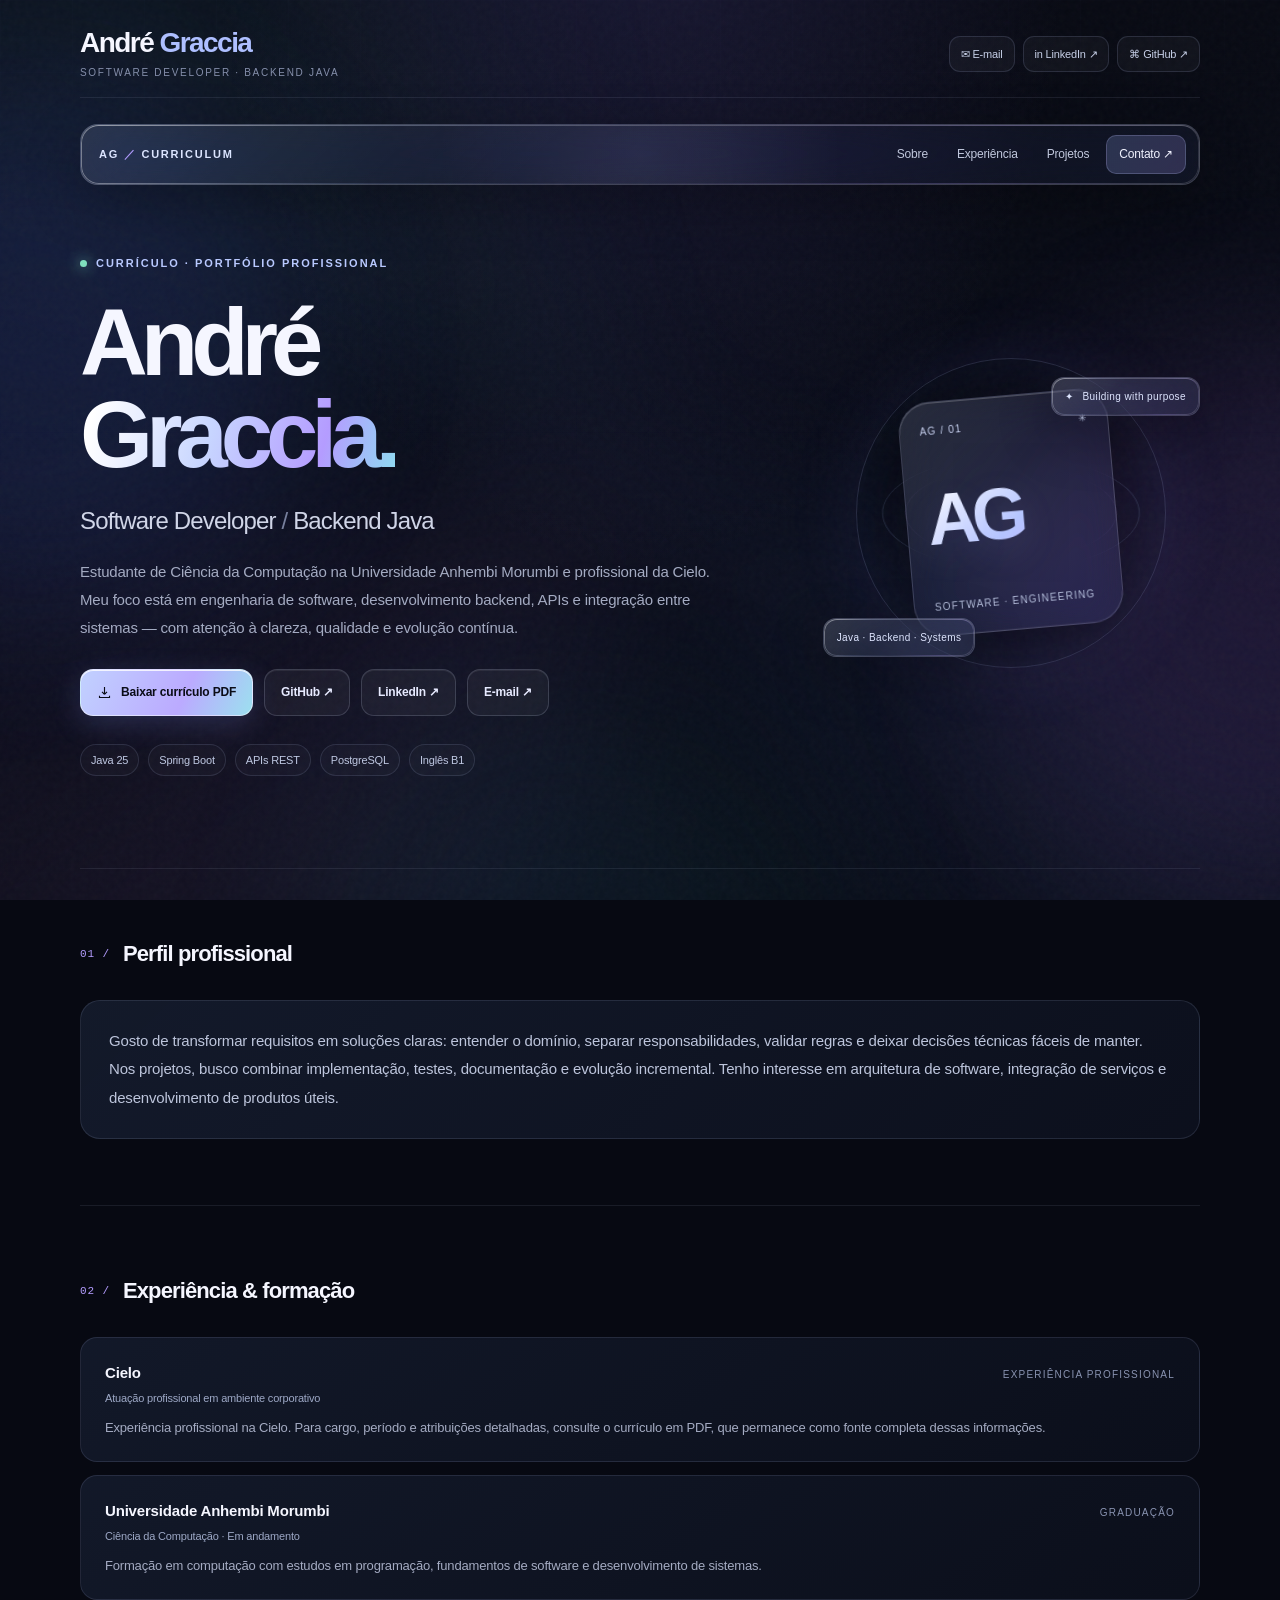
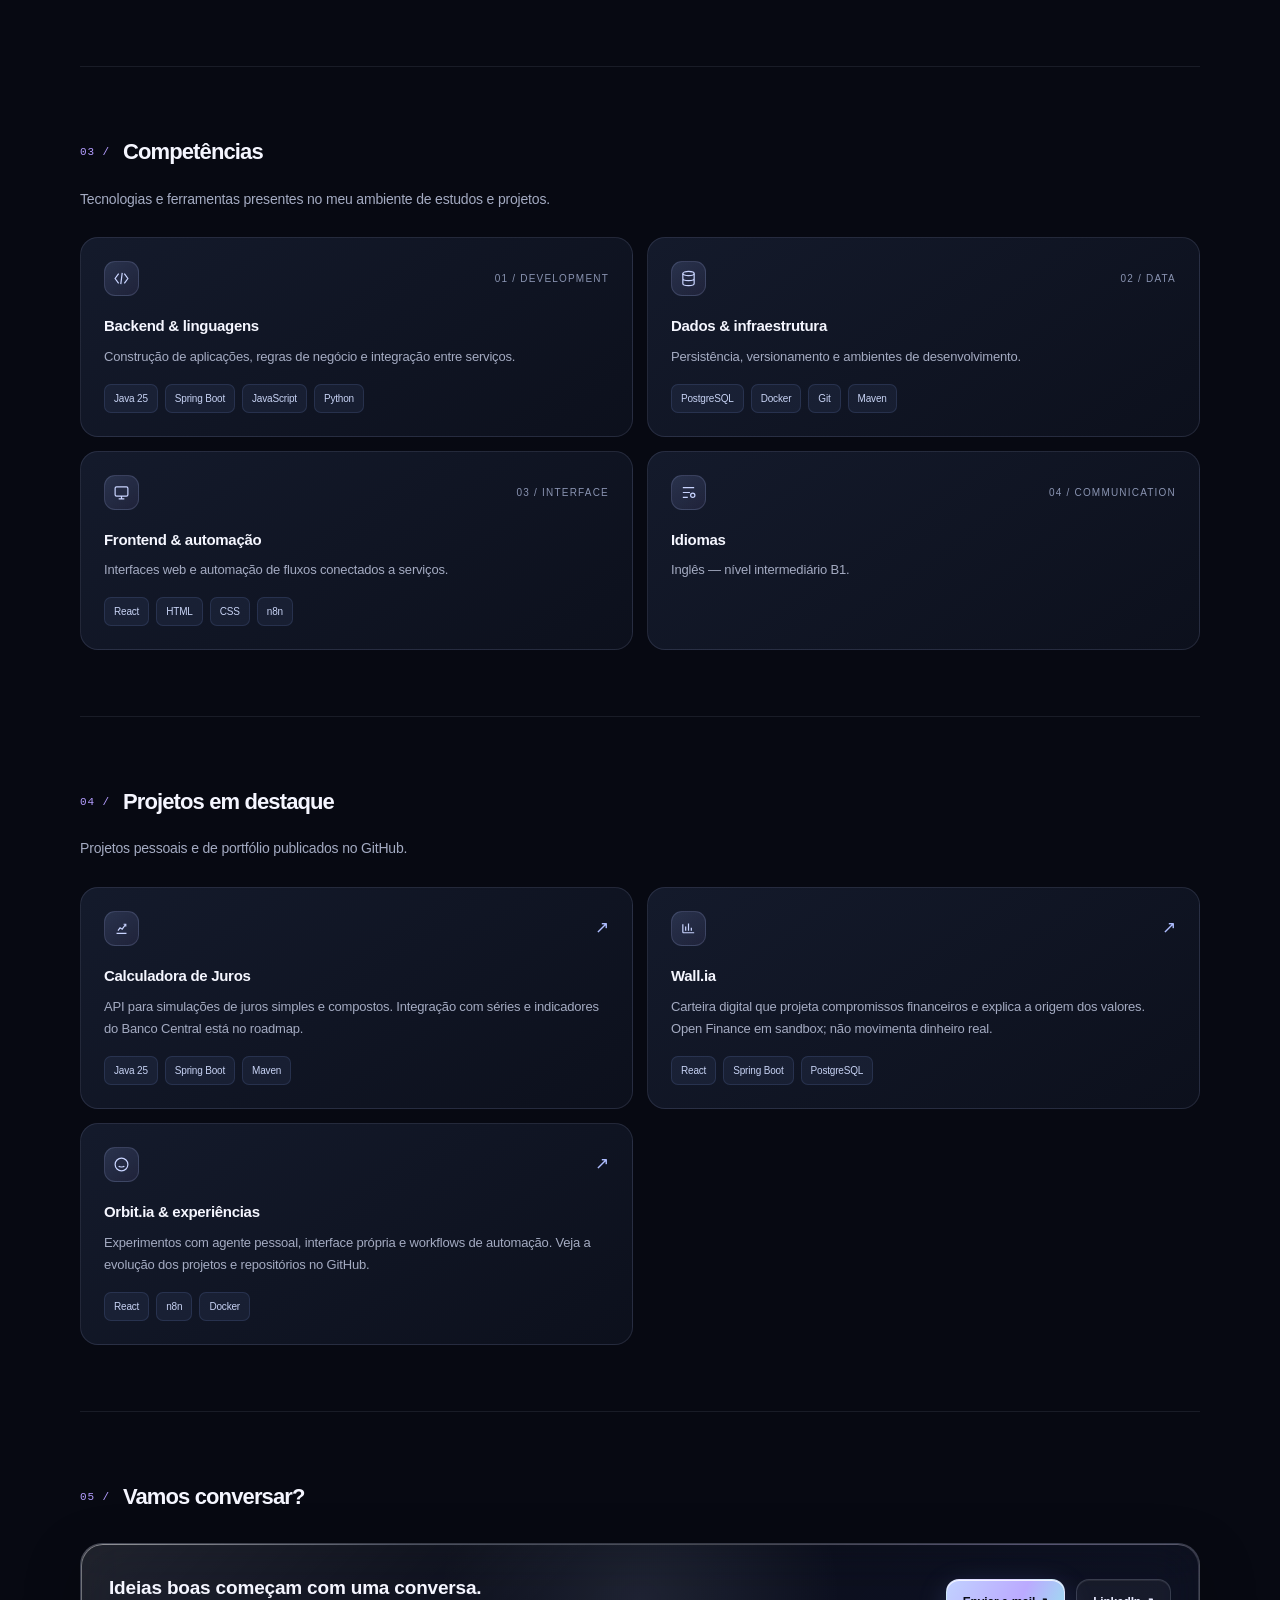
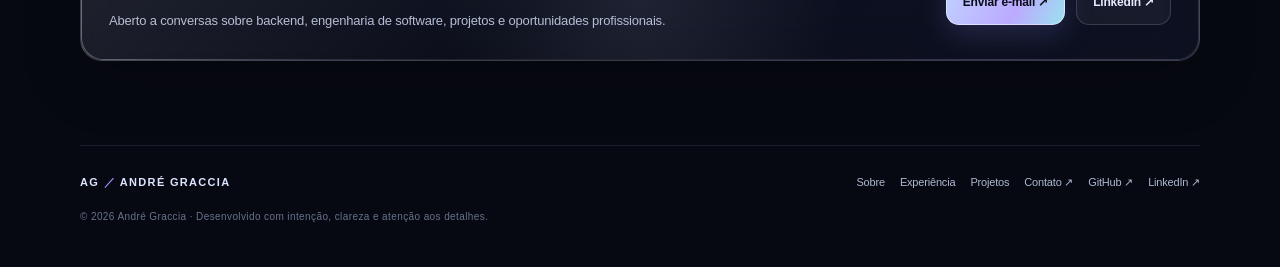
==== commit 1548cde8: "design: elevate portfolio with ambient liquid glass and refined header/footer" ====
--- a/resume-site/index.html
+++ b/resume-site/index.html
@@ -63,10 +63,40 @@
 @media(max-width:560px){.wrap{width:calc(100% - 30px)}nav{top:8px;padding:9px 10px}.brand{font-size:9px}.navlinks{gap:0}.navlinks a{font-size:10px;padding:7px 8px}.navlinks a:nth-child(2){display:none}.hero{padding-top:58px}.hero-art{min-height:270px}.orbit{width:225px;height:225px}.core{width:158px;height:182px;padding:16px}.monogram{font-size:59px}.float-tag{font-size:9px;padding:8px 10px}.grid{grid-template-columns:1fr}section{padding:48px 0}.profile-panel{padding:20px}.entry-head{display:block}.actions .btn{flex:1 1 calc(50% - 8px)}}
 @media(prefers-reduced-motion:reduce){*,*:before,*:after{scroll-behavior:auto!important;animation:none!important;transition:none!important}}
 @media(prefers-reduced-transparency:reduce){.glass{backdrop-filter:none;-webkit-backdrop-filter:none;background:#171d30}}
+
+/* Ambient liquid-glass environment */
+body{background:#070912}
+.ambient{position:fixed;inset:0;z-index:-2;overflow:hidden;pointer-events:none;background:radial-gradient(ellipse at 50% -15%,rgba(108,93,205,.18),transparent 48%),linear-gradient(180deg,#080a13,#090c17 54%,#070910)}
+.ambient:before{content:"";position:absolute;inset:-20%;background:conic-gradient(from 30deg at 50% 50%,transparent 0 20%,rgba(105,135,255,.09) 28%,transparent 38%,rgba(174,122,255,.09) 54%,transparent 67%,rgba(92,207,224,.06) 78%,transparent 90%);filter:blur(75px);animation:ambient-drift 32s linear infinite}
+.ambient:after{content:"";position:absolute;inset:0;opacity:.12;background-image:linear-gradient(rgba(178,194,255,.1) 1px,transparent 1px),linear-gradient(90deg,rgba(178,194,255,.1) 1px,transparent 1px);background-size:72px 72px;mask-image:linear-gradient(to bottom,black,transparent 72%)}
+.aurora{position:absolute;width:42vw;height:42vw;min-width:340px;min-height:340px;border-radius:50%;filter:blur(90px);opacity:.16;will-change:transform;animation:aurora-drift 19s ease-in-out infinite alternate}
+.aurora.a{top:8%;left:-18%;background:#536de9}.aurora.b{top:38%;right:-20%;background:#8a55c9;animation-delay:-8s}.aurora.c{top:78%;left:24%;background:#287f9d;opacity:.1;animation-delay:-13s}
+.identity{display:flex;align-items:center;justify-content:space-between;gap:20px;padding:27px 0 16px;border-bottom:1px solid rgba(210,220,255,.09)}
+.identity-name{font-size:clamp(20px,3vw,28px);font-weight:760;letter-spacing:-.055em;line-height:1.15}
+.identity-name span{color:#aebfff}
+.identity-caption{font-size:10px;letter-spacing:.17em;text-transform:uppercase;color:#858fab;margin-top:5px}
+.identity-contact{display:flex;align-items:center;justify-content:flex-end;gap:8px;flex-wrap:wrap}
+.identity-contact a{font-size:11px;color:#c7d0e8;padding:8px 11px;border-radius:11px;border:1px solid rgba(193,205,255,.14);background:rgba(255,255,255,.035);transition:.2s}
+.identity-contact a:hover{background:rgba(156,181,255,.12);border-color:rgba(184,198,255,.4);color:#fff}
+nav{margin-top:12px}
+.hero{padding-top:78px}
+footer{border-top:1px solid rgba(210,220,255,.1);padding:27px 0 42px;margin-top:18px;align-items:center}
+.footer-brand{font-weight:800;letter-spacing:.12em;color:#dce4ff}.footer-brand span{color:#a995ff}
+.footer-links{display:flex;gap:15px;flex-wrap:wrap}.footer-links a{color:#aeb8d2;transition:color .2s}.footer-links a:hover{color:#fff}
+.footer-note{width:100%;color:#68728e;font-size:10px;letter-spacing:.04em}
+@keyframes ambient-drift{to{transform:rotate(360deg)}}
+@keyframes aurora-drift{from{transform:translate3d(-3%,0,0) scale(.9)}to{transform:translate3d(9%,-8%,0) scale(1.12)}}
+@media(max-width:760px){.identity{align-items:flex-start;flex-direction:column;padding-top:22px}.identity-contact{justify-content:flex-start}.hero{padding-top:58px}}
+@media(max-width:560px){.identity-contact a{font-size:10px;padding:7px 9px}.identity{gap:12px}.footer-links{gap:11px}}
+@media(prefers-reduced-motion:reduce){.ambient:before,.aurora{animation:none!important}}
+@media(prefers-reduced-transparency:reduce){.identity-contact a{background:#171d30}}
+
 </style>
 </head>
 <body>
+<div class="ambient" aria-hidden="true"><span class="aurora a"></span><span class="aurora b"></span><span class="aurora c"></span></div>
 <div class="wrap">
+<header class="identity" aria-label="Identificação e contatos"><div><div class="identity-name">André <span>Graccia</span></div><div class="identity-caption">Software Developer · Backend Java</div></div><div class="identity-contact"><a href="mailto:andregraccia2105@gmail.com">✉ E-mail</a><a href="https://br.linkedin.com/in/andregraccia" target="_blank" rel="noreferrer">in LinkedIn ↗</a><a href="https://github.com/AndreGraccia" target="_blank" rel="noreferrer">⌘ GitHub ↗</a></div></header>
 <nav class="glass" aria-label="Navegação principal">
 <a class="brand" href="#" aria-label="André Graccia, início">AG <b>／</b> CURRICULUM</a>
 <div class="navlinks"><a href="#sobre">Sobre</a><a href="#experiencia">Experiência</a><a href="#projetos">Projetos</a><a class="nav-contact" href="#contato">Contato ↗</a></div>
@@ -109,7 +139,7 @@
 <a class="card project" href="https://github.com/AndreGraccia/AndreGraccia" target="_blank" rel="noreferrer"><div class="card-top"><span class="iconbox"><svg viewBox="0 0 24 24" fill="none" stroke="currentColor" stroke-width="1.7"><circle cx="12" cy="12" r="9"/><path d="M8 14c1 2 7 2 8 0M9 9h.01M15 9h.01"/></svg></span><span class="arrow">↗</span></div><h3>Orbit.ia & experiências</h3><p>Experimentos com agente pessoal, interface própria e workflows de automação. Veja a evolução dos projetos e repositórios no GitHub.</p><div class="tags"><span class="tag">React</span><span class="tag">n8n</span><span class="tag">Docker</span></div></a>
 </div></section>
 <section id="contato"><div class="section-head"><span class="num">05 /</span><h2>Vamos conversar?</h2></div><div class="contact-panel glass"><div><h3>Ideias boas começam com uma conversa.</h3><p>Aberto a conversas sobre backend, engenharia de software, projetos e oportunidades profissionais.</p></div><div class="actions" style="margin:0"><a class="btn primary" href="mailto:andregraccia2105@gmail.com">Enviar e-mail ↗</a><a class="btn" href="https://br.linkedin.com/in/andregraccia" target="_blank" rel="noreferrer">LinkedIn ↗</a></div></div></section>
-<footer><span>© 2026 André Graccia</span><span>Designed with intention · São Paulo, Brasil</span></footer>
+<footer><div class="footer-brand">AG <span>／</span> ANDRÉ GRACCIA</div><div class="footer-links"><a href="#sobre">Sobre</a><a href="#experiencia">Experiência</a><a href="#projetos">Projetos</a><a href="mailto:andregraccia2105@gmail.com">Contato ↗</a><a href="https://github.com/AndreGraccia" target="_blank" rel="noreferrer">GitHub ↗</a><a href="https://br.linkedin.com/in/andregraccia" target="_blank" rel="noreferrer">LinkedIn ↗</a></div><div class="footer-note">© 2026 André Graccia · Desenvolvido com intenção, clareza e atenção aos detalhes.</div></footer>
 </div>
 <script>
 const glassNodes=document.querySelectorAll('.glass');
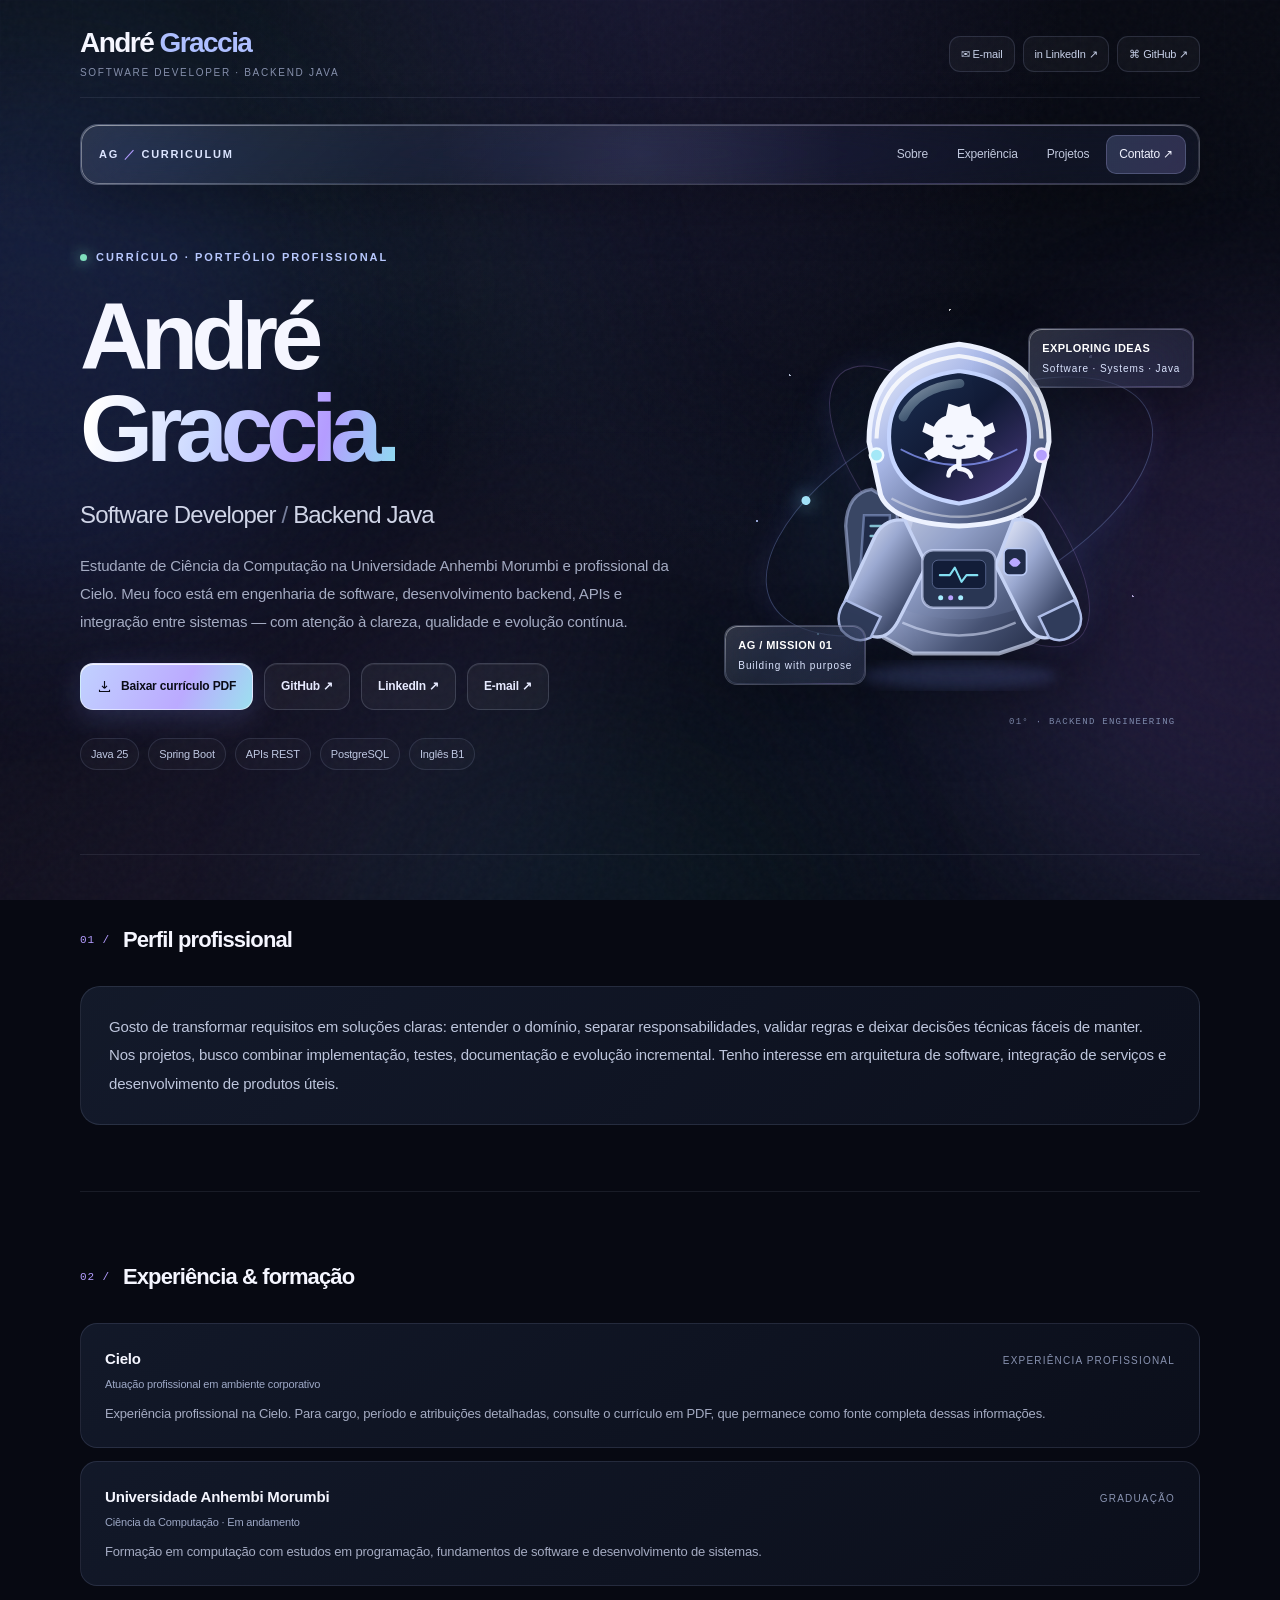
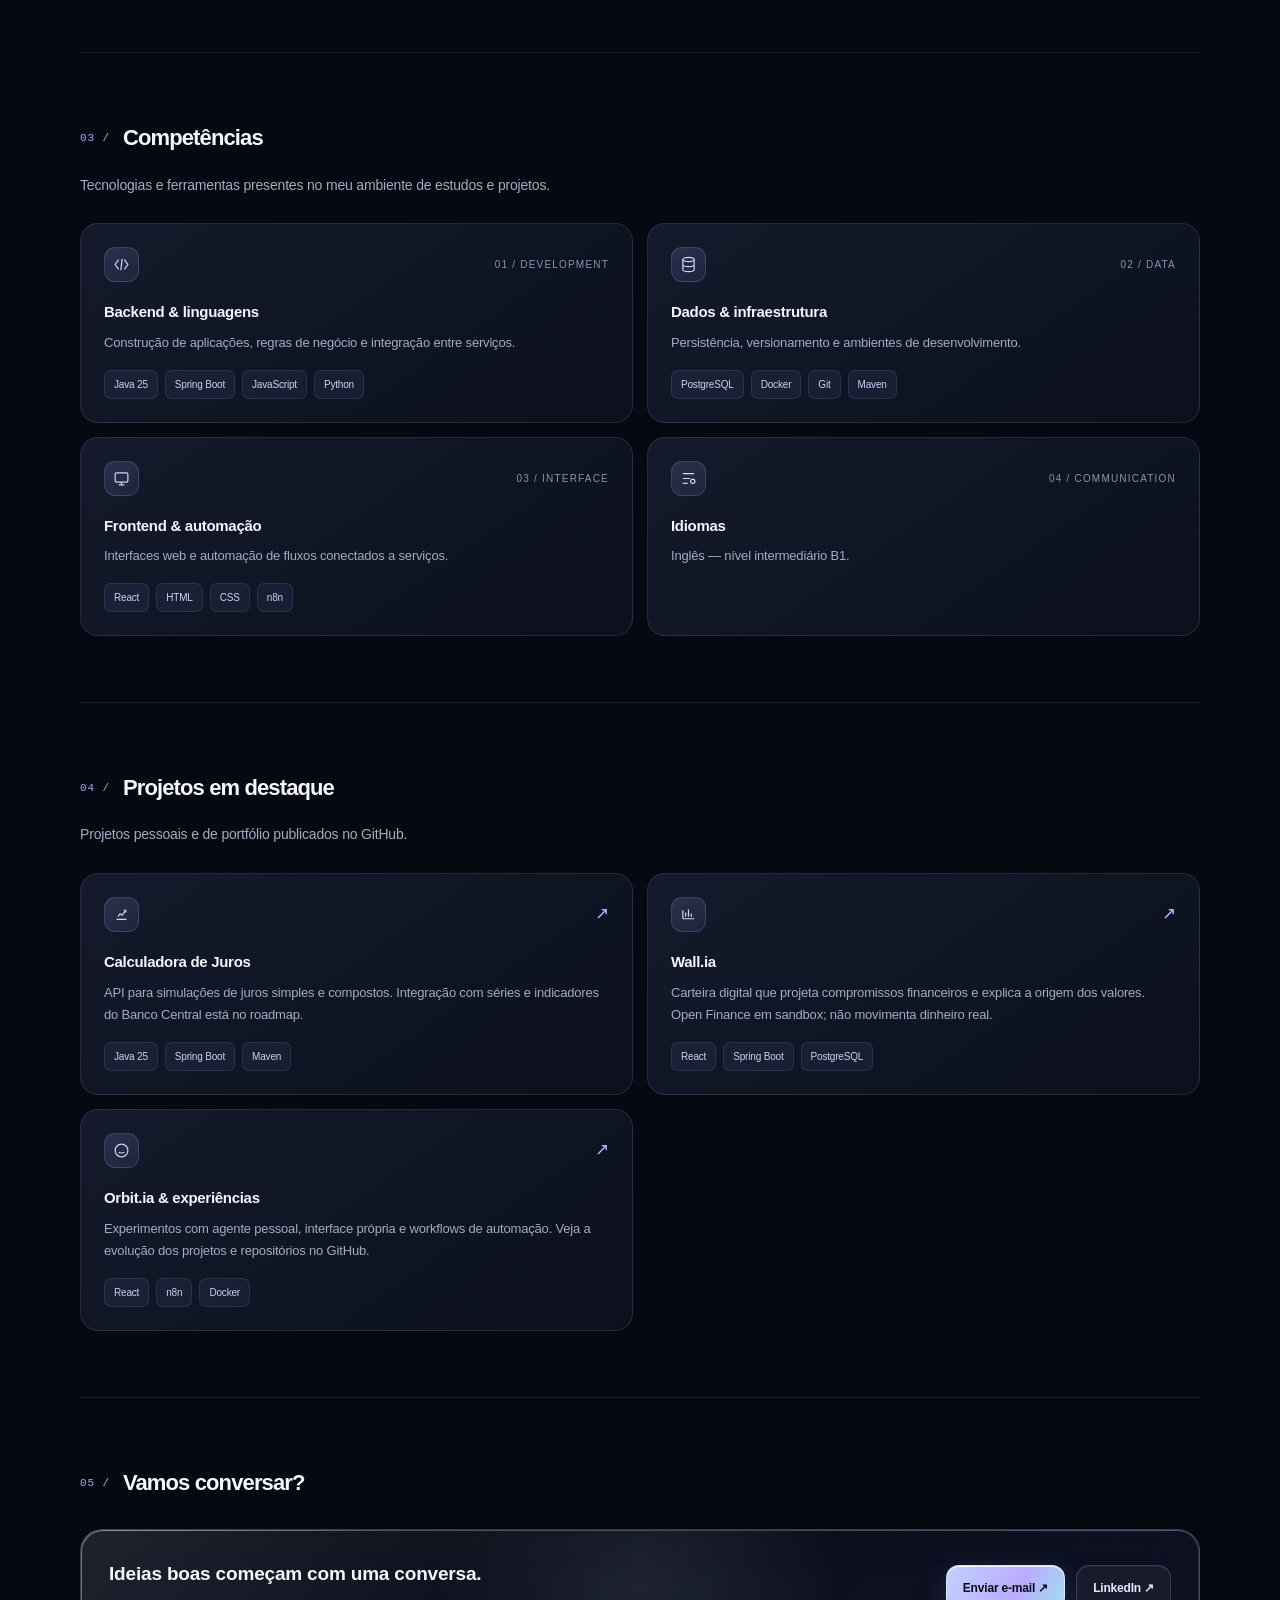
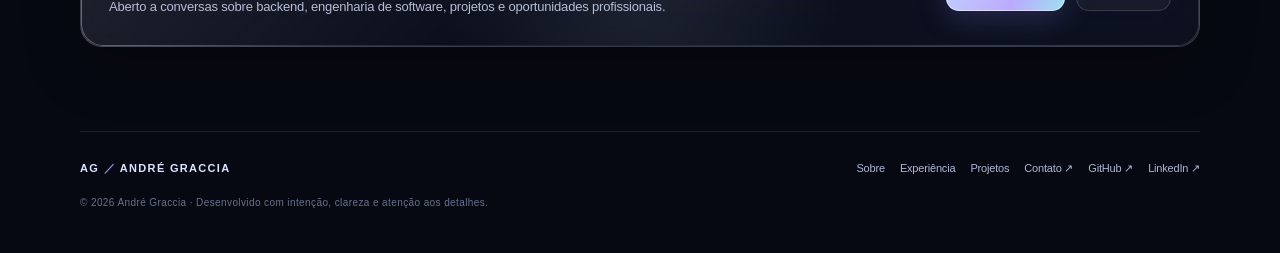
==== commit 4e95e8b7: "design: introduce astronaut hero aligned with GitHub identity" ====
--- a/resume-site/index.html
+++ b/resume-site/index.html
@@ -91,6 +91,30 @@
 @media(prefers-reduced-motion:reduce){.ambient:before,.aurora{animation:none!important}}
 @media(prefers-reduced-transparency:reduce){.identity-contact a{background:#171d30}}
 
+
+/* Astronaut identity — aligned with the GitHub profile */
+.hero{grid-template-columns:minmax(0,1.12fr) minmax(340px,.88fr);gap:26px;padding:72px 0 84px;min-height:650px}
+.hero-art{min-height:470px;isolation:isolate}
+.space-scene{position:relative;width:min(100%,470px);aspect-ratio:1/1;display:grid;place-items:center}
+.space-scene:before{content:"";position:absolute;inset:8%;border-radius:50%;background:radial-gradient(circle,rgba(127,111,255,.19),rgba(78,147,221,.08) 42%,transparent 70%);filter:blur(12px)}
+.starfield{position:absolute;inset:0;background-image:radial-gradient(1px 1px at 14% 22%,#dce8ff 98%,transparent),radial-gradient(1.5px 1.5px at 78% 18%,#b6c8ff 98%,transparent),radial-gradient(1px 1px at 87% 69%,#d9c8ff 98%,transparent),radial-gradient(1px 1px at 20% 77%,#9ce4f4 98%,transparent),radial-gradient(1px 1px at 48% 8%,#fff 98%,transparent),radial-gradient(1px 1px at 7% 53%,#b7c7ff 98%,transparent);opacity:.8}
+.scene-orbit{position:absolute;width:90%;height:42%;border:1px solid rgba(153,177,255,.3);border-radius:50%;transform:rotate(-27deg);box-shadow:0 0 28px rgba(126,121,255,.1);animation:orbit-spin 24s linear infinite}
+.scene-orbit:before{content:"";position:absolute;width:9px;height:9px;top:9%;left:17%;border-radius:50%;background:#a6e8ff;box-shadow:0 0 18px #79d4ee}
+.scene-orbit.second{width:76%;height:30%;transform:rotate(48deg);border-color:rgba(194,156,255,.25);animation:orbit-reverse 29s linear infinite}
+.astronaut{position:relative;width:76%;max-width:350px;z-index:2;filter:drop-shadow(0 28px 38px rgba(0,0,0,.48));animation:astronaut-float 7s ease-in-out infinite}
+.astronaut svg{display:block;width:100%;height:auto;overflow:visible}
+.astronaut .visor-glow{animation:visor-pulse 5s ease-in-out infinite;transform-origin:center}
+.scene-label{position:absolute;z-index:3;padding:10px 13px;border-radius:13px;font-size:10px;letter-spacing:.09em;color:#dce5ff}
+.scene-label.top{top:12%;right:0}.scene-label.bottom{bottom:12%;left:0}
+.scene-label strong{display:block;font-size:11px;color:#fff;margin-bottom:2px;letter-spacing:.04em}
+.scene-coordinates{position:absolute;right:4%;bottom:3%;font:9px ui-monospace,monospace;letter-spacing:.14em;color:#7f8bad}
+@keyframes astronaut-float{0%,100%{transform:translateY(2px) rotate(-2deg)}50%{transform:translateY(-12px) rotate(1.5deg)}}
+@keyframes orbit-spin{to{transform:rotate(333deg)}}@keyframes orbit-reverse{to{transform:rotate(-312deg)}}
+@keyframes visor-pulse{0%,100%{opacity:.65}50%{opacity:1}}
+@media(max-width:760px){.hero{grid-template-columns:1fr;padding:50px 0 65px;gap:0}.hero-art{min-height:360px;grid-row:1}.hero-copy{grid-row:2}.space-scene{max-width:390px}.astronaut{width:72%}}
+@media(max-width:560px){.hero-art{min-height:300px}.scene-label{font-size:9px;padding:8px 10px}.scene-label.top{right:2%}.scene-label.bottom{left:1%}}
+@media(prefers-reduced-motion:reduce){.astronaut,.scene-orbit,.scene-orbit.second,.astronaut .visor-glow{animation:none!important}}
+
 </style>
 </head>
 <body>
@@ -115,11 +139,65 @@
 </div>
 <div class="quick-meta"><span class="chip">Java 25</span><span class="chip">Spring Boot</span><span class="chip">APIs REST</span><span class="chip">PostgreSQL</span><span class="chip">Inglês B1</span></div>
 </div>
-<div class="hero-art" aria-label="Monograma AG em uma placa de vidro translúcido">
-<div class="orbit"></div>
-<div class="core glass"><div class="core-top"><span>AG / 01</span><span>✳</span></div><div class="monogram">AG</div><div class="core-bottom">Software · Engineering</div></div>
-<div class="float-tag one glass">✦ &nbsp; Building with purpose</div>
-<div class="float-tag two glass">Java · Backend · Systems</div>
+<div class="hero-art" aria-label="Astronauta futurista com visor inspirado no Octocat do GitHub">
+<div class="space-scene">
+<div class="starfield"></div><div class="scene-orbit"></div><div class="scene-orbit second"></div>
+<div class="astronaut">
+<svg viewBox="0 0 420 470" role="img" aria-label="Ilustração de astronauta em traje espacial violeta e azul">
+<defs>
+ <linearGradient id="suit" x1="0" y1="0" x2="1" y2="1"><stop stop-color="#f0f3ff"/><stop offset=".38" stop-color="#9ba9d1"/><stop offset=".72" stop-color="#465273"/><stop offset="1" stop-color="#222b45"/></linearGradient>
+ <linearGradient id="helmet" x1="0" y1="0" x2="1" y2="1"><stop stop-color="#f4f6ff"/><stop offset=".35" stop-color="#aab9e8"/><stop offset=".72" stop-color="#59678e"/><stop offset="1" stop-color="#252d4a"/></linearGradient>
+ <linearGradient id="glassVisor" x1="0" y1="0" x2="1" y2="1"><stop stop-color="#1c3154"/><stop offset=".48" stop-color="#111a35"/><stop offset="1" stop-color="#4d3d82"/></linearGradient>
+ <linearGradient id="shine" x1="0" y1="0" x2="1" y2="1"><stop stop-color="#fff" stop-opacity=".75"/><stop offset="1" stop-color="#9deaff" stop-opacity="0"/></linearGradient>
+ <filter id="glow"><feGaussianBlur stdDeviation="7"/></filter>
+</defs>
+<ellipse cx="210" cy="438" rx="118" ry="15" fill="#6477c9" opacity=".22" filter="url(#glow)"/>
+<!-- backpack -->
+<path d="M105 214Q76 218 74 258L81 342Q87 365 119 360L143 343 135 232Z" fill="#394664" stroke="#aebce5" stroke-opacity=".55" stroke-width="4"/>
+<path d="M96 245h31v74H91z" fill="#202b48" stroke="#91a5d8" stroke-opacity=".55" stroke-width="3"/>
+<path d="M104 258h16m-16 12h16m-16 12h16" stroke="#9ce4f4" stroke-width="3" stroke-linecap="round" opacity=".8"/>
+<!-- body -->
+<path d="M145 245Q151 218 180 212H243Q276 220 286 249L313 368Q317 390 294 399L258 411H155L120 392Q108 381 117 355Z" fill="url(#suit)" stroke="#dce5ff" stroke-opacity=".65" stroke-width="5"/>
+<path d="M155 251Q210 272 273 248L290 354Q212 386 132 354Z" fill="#7382aa" opacity=".25"/>
+<!-- arms -->
+<path d="M145 251Q119 248 108 273L75 344Q65 367 86 380L104 390Q124 396 137 372L171 305Z" fill="url(#suit)" stroke="#c5d2f4" stroke-width="4"/>
+<path d="M275 251Q302 246 313 273L349 344Q360 367 339 381L321 391Q301 397 288 373L254 305Z" fill="url(#suit)" stroke="#c5d2f4" stroke-width="4"/>
+<path d="M74 347l42 20-12 25q-19 9-35-9-9-17 5-36Zm274 0-42 20 12 25q19 9 35-9 9-17-5-36Z" fill="#303c5b" stroke="#aebde8" stroke-width="3"/>
+<!-- chest panel -->
+<rect x="166" y="287" width="88" height="69" rx="13" fill="#293653" stroke="#d2dcff" stroke-opacity=".65" stroke-width="3"/>
+<rect x="178" y="299" width="64" height="34" rx="7" fill="#121d38" stroke="#8f9fd0" stroke-opacity=".55"/>
+<path d="M187 317h12l6-9 8 17 6-8h13" fill="none" stroke="#83dff2" stroke-width="2.5" stroke-linecap="round" stroke-linejoin="round"/>
+<circle cx="188" cy="344" r="3" fill="#a6edff"/><circle cx="200" cy="344" r="3" fill="#b8a2ff"/><circle cx="212" cy="344" r="3" fill="#a6edff"/>
+<!-- neck ring -->
+<path d="M161 211Q210 235 259 211L269 239Q210 267 151 239Z" fill="#d4dcf2" stroke="#fff" stroke-opacity=".65" stroke-width="3"/>
+<path d="M157 229Q210 251 263 229" fill="none" stroke="#7889b8" stroke-width="7"/>
+<!-- helmet shell -->
+<path d="M102 157Q102 54 210 40Q318 54 318 157L304 221Q290 255 210 258Q130 255 116 221Z" fill="url(#helmet)" stroke="#edf2ff" stroke-width="6"/>
+<path d="M111 153Q114 66 210 54Q306 66 309 153" fill="none" stroke="#fff" stroke-opacity=".8" stroke-width="5"/>
+<!-- visor -->
+<path d="M126 151Q126 82 210 72Q294 82 294 151Q294 218 210 231Q126 218 126 151Z" fill="url(#glassVisor)" stroke="#c5d5ff" stroke-width="5"/>
+<path d="M143 127Q161 91 211 87" fill="none" stroke="url(#shine)" stroke-width="11" stroke-linecap="round" opacity=".75"/>
+<path class="visor-glow" d="M140 166Q210 204 280 166" fill="none" stroke="#8b9dff" stroke-width="2" opacity=".75"/>
+<!-- Octocat-inspired silhouette, original simplified mark -->
+<g transform="translate(166 111) scale(.43)" fill="#f5f7ff" stroke="#f5f7ff" stroke-linejoin="round">
+<path d="M102 10 73 0 66 34Q42 42 32 65L8 52 0 79 31 94Q28 107 31 121L5 139 18 159 46 143Q64 155 102 155 140 155 158 143L186 159 199 139 173 121Q176 107 173 94L204 79 196 52 172 65Q162 42 138 34L131 0 102 10Z" stroke="none"/>
+<path d="M69 91h12m46 0h12" stroke="#202b4c" stroke-width="8" stroke-linecap="round" fill="none"/>
+<path d="M87 119q15 11 30 0" stroke="#202b4c" stroke-width="7" stroke-linecap="round" fill="none"/>
+<path d="M101 155v18q-28 8-28 28m30-46v27q29 3 33 22" fill="none" stroke="#f5f7ff" stroke-width="13" stroke-linecap="round"/>
+</g>
+<!-- helmet side details -->
+<circle cx="111" cy="173" r="8" fill="#a4e8f7" stroke="#effaff" stroke-width="3"/><circle cx="309" cy="173" r="8" fill="#b6a1ff" stroke="#f1eaff" stroke-width="3"/>
+<path d="M129 225q81 44 162 0" fill="none" stroke="#fff" stroke-opacity=".42" stroke-width="3"/>
+<!-- suit seams and badge -->
+<path d="M142 374q68 31 136 0" fill="none" stroke="#dce5ff" stroke-opacity=".55" stroke-width="3"/>
+<rect x="264" y="285" width="27" height="32" rx="6" fill="#202b48" stroke="#b9c9f4" stroke-width="2"/>
+<path d="M270 302q7-11 14 0-7 10-14 0Z" fill="#b9a8ff"/>
+</svg>
+</div>
+<div class="scene-label top glass"><strong>EXPLORING IDEAS</strong>Software · Systems · Java</div>
+<div class="scene-label bottom glass"><strong>AG / MISSION 01</strong>Building with purpose</div>
+<div class="scene-coordinates">01° · BACKEND ENGINEERING</div>
+</div>
 </div>
 </header>
 <section id="sobre"><div class="section-head"><span class="num">01 /</span><h2>Perfil profissional</h2></div><div class="profile-panel">Gosto de transformar requisitos em soluções claras: entender o domínio, separar responsabilidades, validar regras e deixar decisões técnicas fáceis de manter. Nos projetos, busco combinar implementação, testes, documentação e evolução incremental. Tenho interesse em arquitetura de software, integração de serviços e desenvolvimento de produtos úteis.</div></section>
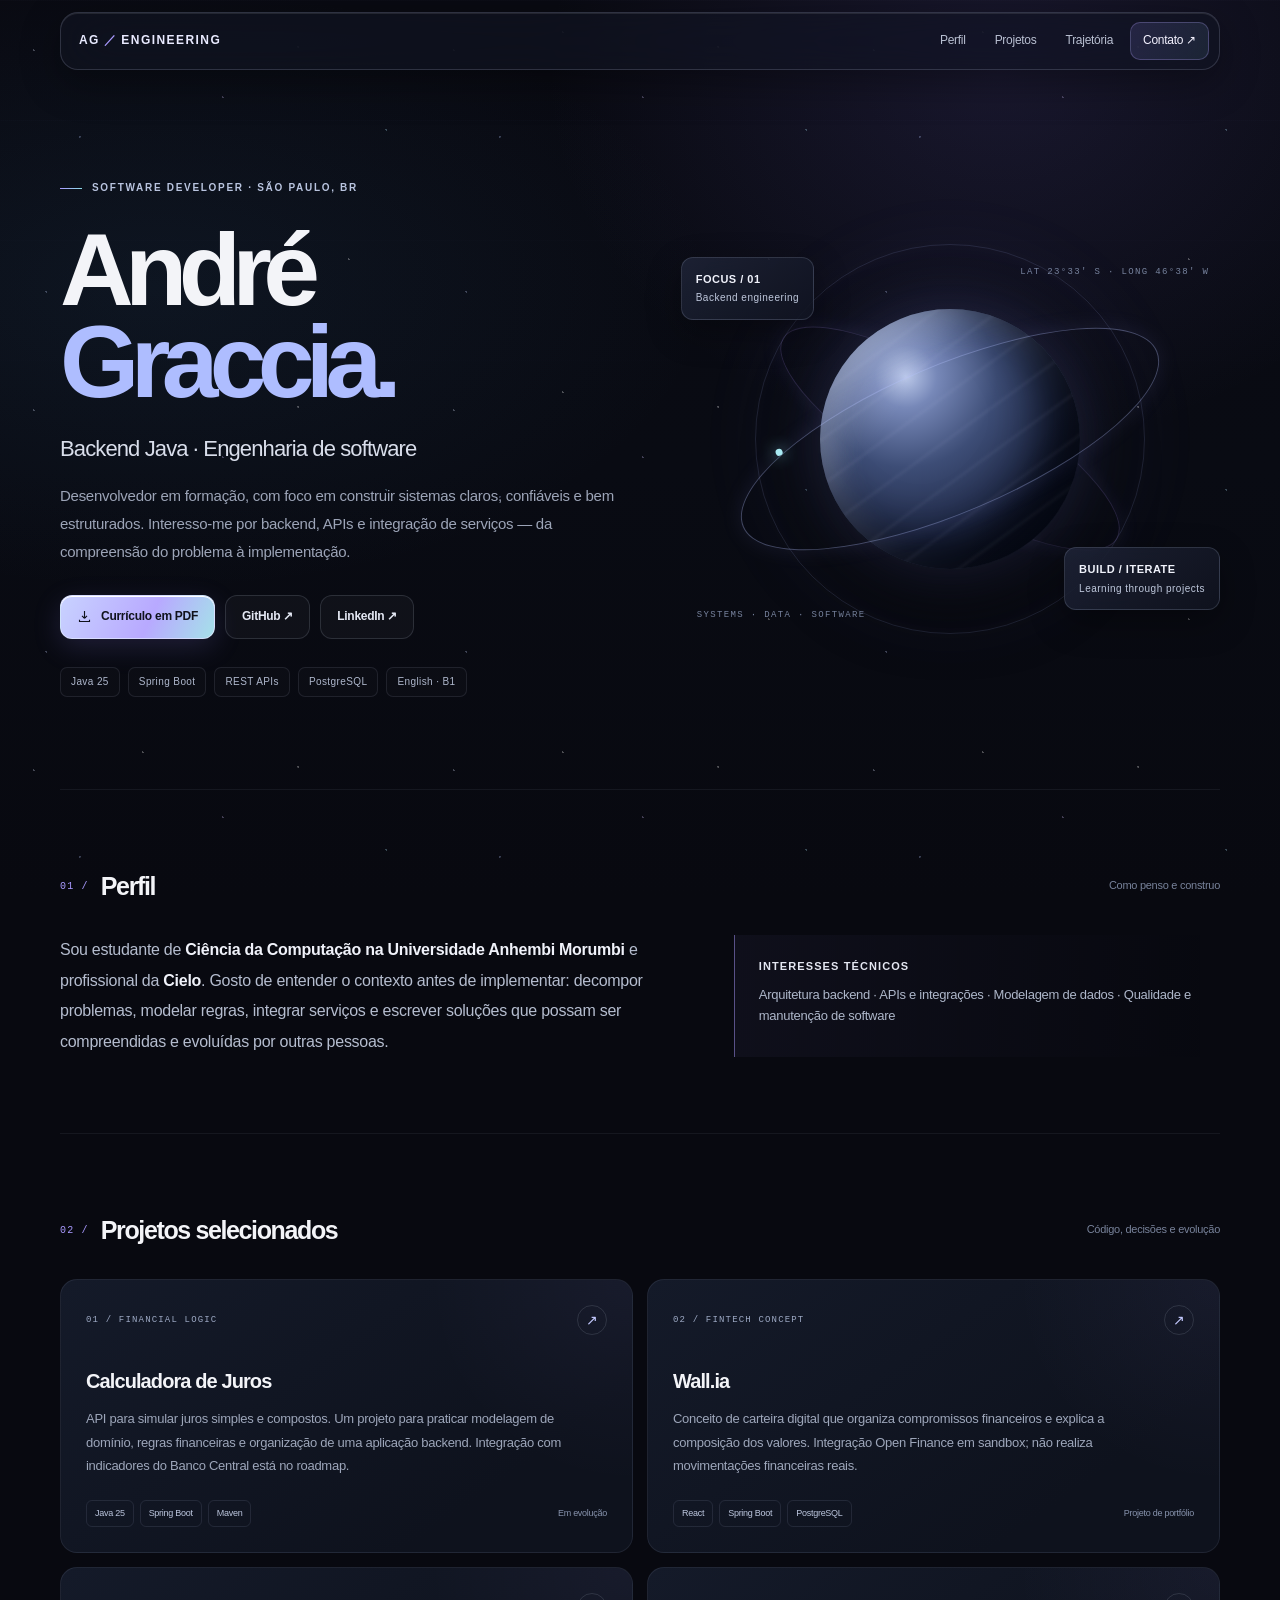
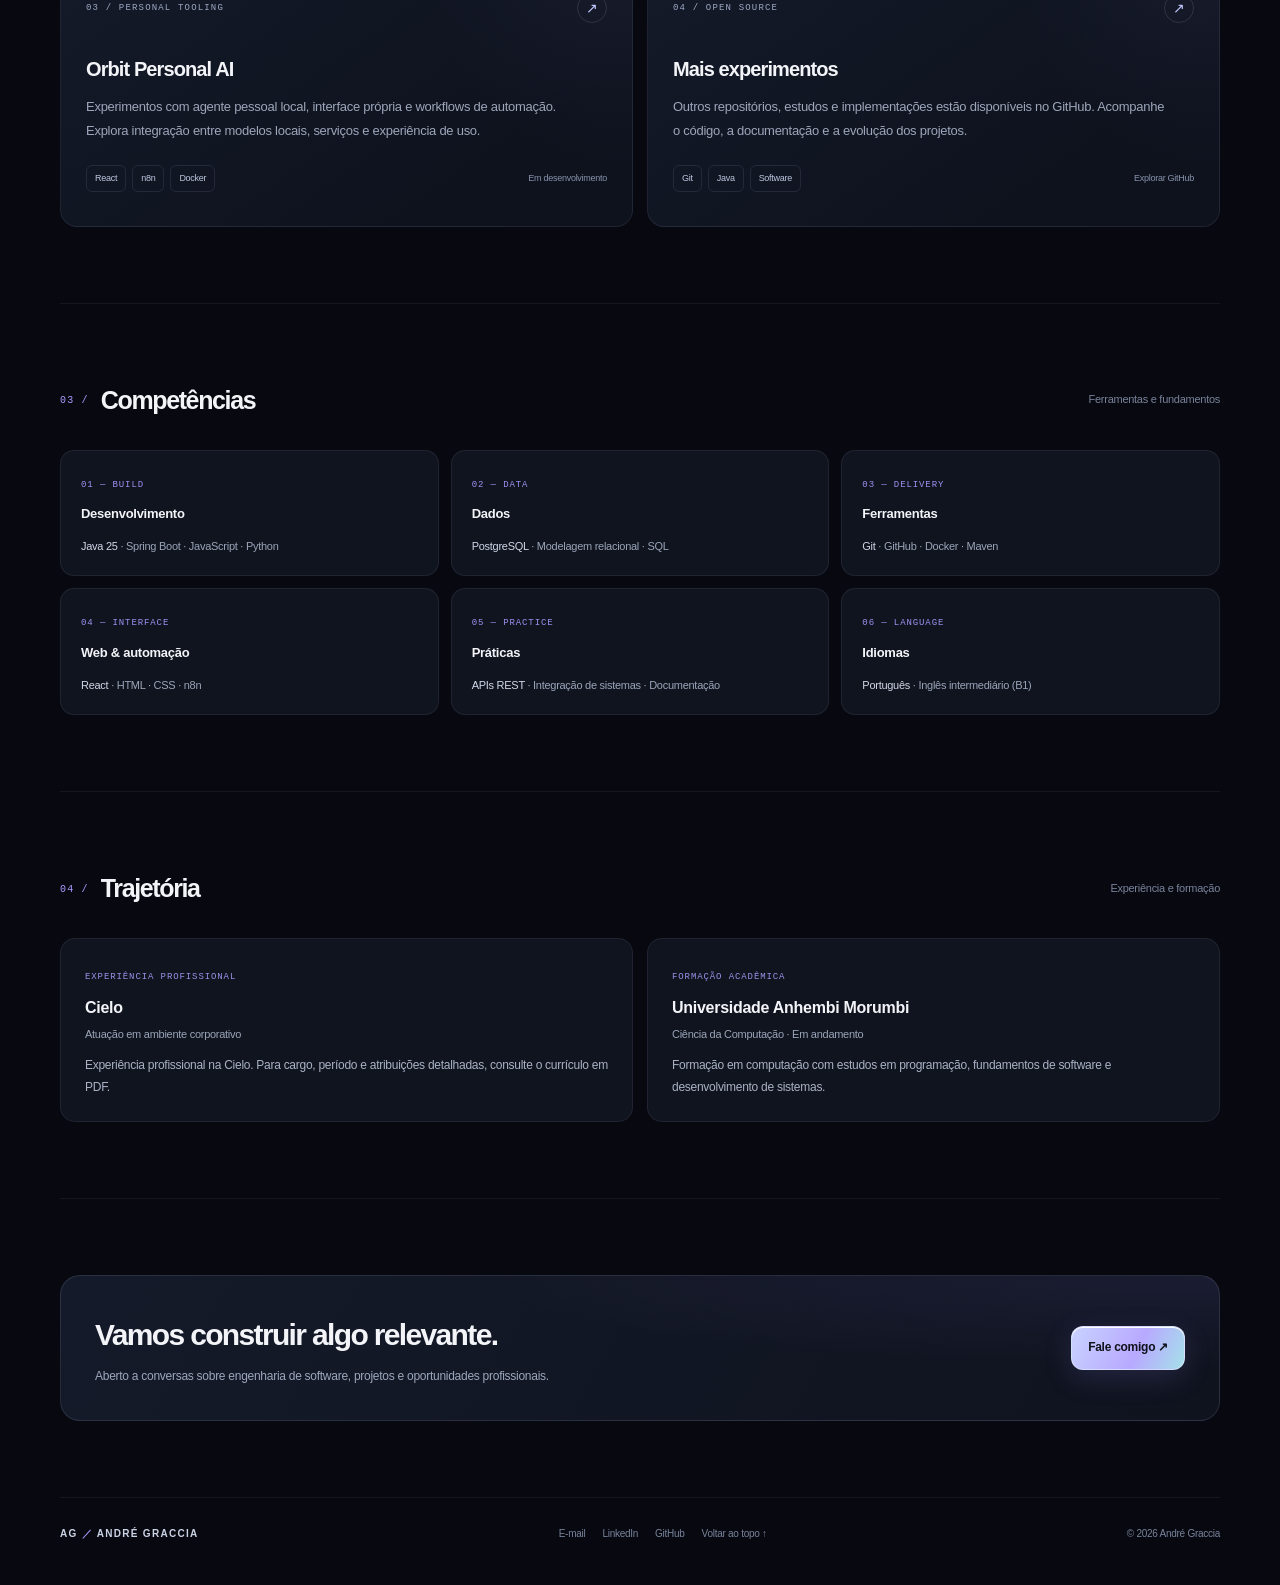
==== commit 6c040708: "design: rebuild portfolio with editorial space-inspired visual system" ====
--- a/resume-site/index.html
+++ b/resume-site/index.html
@@ -3,234 +3,114 @@
 <head>
 <meta charset="utf-8">
 <meta name="viewport" content="width=device-width,initial-scale=1">
-<meta name="theme-color" content="#090b13">
-<meta name="description" content="Currículo, competências e projetos de André Graccia — Ciência da Computação, desenvolvimento backend e Java.">
-<meta property="og:title" content="André Graccia — Software Developer">
-<meta property="og:description" content="Currículo e projetos em engenharia de software.">
-<title>André Graccia — Software Developer</title>
+<meta name="theme-color" content="#080910">
+<meta name="description" content="André Graccia — desenvolvedor com foco em backend Java, engenharia de software e integração de sistemas.">
+<meta property="og:title" content="André Graccia — Software Engineer">
+<meta property="og:description" content="Projetos, experiência e competências em engenharia de software.">
+<title>André Graccia — Software Engineer</title>
 <style>
-:root{color-scheme:dark;--bg:#080a12;--surface:#111625;--surface-2:#151b2d;--line:rgba(210,220,255,.13);--text:#f5f6ff;--muted:#a4abc2;--blue:#9cb5ff;--violet:#b29cff;--cyan:#79d4ee;--mx:50%;--my:50%}
-*{box-sizing:border-box}
-html{scroll-behavior:smooth;scroll-padding-top:100px}
-body{margin:0;min-height:100vh;overflow-x:hidden;background:radial-gradient(ellipse at 76% 8%,rgba(113,83,194,.2),transparent 32%),radial-gradient(ellipse at 8% 34%,rgba(52,113,174,.16),transparent 32%),linear-gradient(180deg,#090b14 0%,#090c16 52%,#080a12 100%);color:var(--text);font:15px/1.7 Inter,-apple-system,BlinkMacSystemFont,"Segoe UI",sans-serif;letter-spacing:-.012em}
-body:before{content:"";position:fixed;inset:0;pointer-events:none;z-index:-1;opacity:.18;background-image:url("data:image/svg+xml,%3Csvg viewBox='0 0 180 180' xmlns='http://www.w3.org/2000/svg'%3E%3Cfilter id='n'%3E%3CfeTurbulence type='fractalNoise' baseFrequency='.9' numOctaves='3' stitchTiles='stitch'/%3E%3C/filter%3E%3Crect width='100%25' height='100%25' filter='url(%23n)' opacity='.16'/%3E%3C/svg%3E")}
-a{color:inherit;text-decoration:none}
-.wrap{width:min(1120px,calc(100% - 44px));margin:auto}
-.glass{position:relative;isolation:isolate;background:linear-gradient(135deg,rgba(255,255,255,.105),rgba(255,255,255,.025) 42%,rgba(151,168,255,.055));border:1px solid rgba(224,231,255,.2);box-shadow:inset 0 1px 0 rgba(255,255,255,.2),inset 0 -1px 0 rgba(255,255,255,.035),0 18px 55px rgba(0,0,0,.25);backdrop-filter:blur(24px) saturate(155%);-webkit-backdrop-filter:blur(24px) saturate(155%)}
-.glass:before{content:"";position:absolute;inset:0;border-radius:inherit;padding:1px;background:linear-gradient(125deg,rgba(255,255,255,.4),rgba(156,181,255,.12) 27%,transparent 52%,rgba(178,156,255,.22) 80%,rgba(255,255,255,.13));-webkit-mask:linear-gradient(#000 0 0) content-box,linear-gradient(#000 0 0);-webkit-mask-composite:xor;mask-composite:exclude;pointer-events:none}
-.glass:after{content:"";position:absolute;inset:0;border-radius:inherit;background:radial-gradient(420px circle at var(--mx) var(--my),rgba(202,220,255,.13),transparent 48%);opacity:.75;pointer-events:none;z-index:-1}
-nav{position:sticky;top:14px;z-index:20;display:flex;justify-content:space-between;align-items:center;margin:14px auto 0;padding:10px 13px 10px 18px;border-radius:18px}
-.brand{font-size:11px;font-weight:800;letter-spacing:.16em;color:#dce5ff}.brand b{color:var(--violet)}
-.navlinks{display:flex;align-items:center;gap:5px}.navlinks a{font-size:12px;color:#c0c7dc;padding:8px 12px;border-radius:10px;transition:background .2s,color .2s}.navlinks a:hover{background:#ffffff12;color:#fff}
-.navlinks .nav-contact{background:linear-gradient(115deg,rgba(156,181,255,.2),rgba(178,156,255,.2));border:1px solid rgba(196,205,255,.22);color:#f1f3ff}
-.hero{display:grid;grid-template-columns:minmax(0,1.3fr) minmax(260px,.7fr);gap:42px;align-items:center;padding:112px 0 92px;min-height:610px}
-.eyebrow{display:inline-flex;align-items:center;gap:9px;color:#b9c9ff;font-size:11px;font-weight:750;letter-spacing:.18em;text-transform:uppercase}
-.pulse{width:7px;height:7px;border-radius:50%;background:#80e0bd;box-shadow:0 0 14px #80e0bd}
-h1{font-size:clamp(54px,8vw,94px);line-height:.98;letter-spacing:-.075em;margin:23px 0 20px;font-weight:760}
-.gradient{background:linear-gradient(105deg,#fff 6%,#c7d5ff 42%,#b49cff 76%,#8edcf0);-webkit-background-clip:text;background-clip:text;color:transparent}
-.role{font-size:clamp(18px,2.5vw,24px);color:#d0d5e7;margin:0 0 16px;font-weight:500;letter-spacing:-.035em}
-.intro{max-width:640px;color:var(--muted);font-size:15px;line-height:1.85;margin:0}
-.actions{display:flex;flex-wrap:wrap;gap:11px;margin-top:28px}
-.btn{display:inline-flex;align-items:center;justify-content:center;gap:9px;padding:12px 16px;border-radius:13px;font-size:12px;font-weight:700;border:1px solid rgba(220,229,255,.17);background:rgba(255,255,255,.045);color:#e7eaff;transition:transform .25s,border-color .25s,background .25s;box-shadow:inset 0 1px rgba(255,255,255,.07)}
-.btn:hover{transform:translateY(-3px);border-color:rgba(175,193,255,.5);background:rgba(156,181,255,.1)}
-.btn.primary{color:#0a0c17;border:1px solid rgba(255,255,255,.5);background:linear-gradient(115deg,#c1d1ff,#bbaaff 60%,#9ce0ef);box-shadow:0 8px 30px rgba(139,151,255,.2),inset 0 1px rgba(255,255,255,.8)}
-.btn svg{width:15px;height:15px;flex:none}
-.quick-meta{display:flex;flex-wrap:wrap;gap:9px;margin-top:28px}.chip{font-size:11px;color:#bfc8e2;padding:6px 10px;border:1px solid rgba(190,204,255,.13);border-radius:999px;background:rgba(255,255,255,.025)}
-.hero-art{position:relative;min-height:365px;display:grid;place-items:center}
-.orbit{position:absolute;width:310px;height:310px;border:1px solid rgba(176,188,255,.17);border-radius:50%;box-shadow:0 0 80px rgba(135,122,255,.09),inset 0 0 50px rgba(115,169,255,.045);animation:float 8s ease-in-out infinite}
-.orbit:before,.orbit:after{content:"";position:absolute;border:1px solid rgba(165,196,255,.16);border-radius:50%;inset:25px;transform:rotateX(64deg) rotate(-25deg)}
-.orbit:after{inset:48px;transform:rotateX(64deg) rotate(35deg);border-color:rgba(194,156,255,.2)}
-.core{position:relative;width:210px;height:235px;border-radius:32px;display:flex;flex-direction:column;justify-content:space-between;padding:20px;overflow:hidden;transform:rotate(-5deg)}
-.core:before{content:"";position:absolute;inset:-30%;background:linear-gradient(120deg,transparent 25%,rgba(255,255,255,.18) 42%,transparent 54%);transform:translateX(-70%);animation:sheen 7s ease-in-out infinite}
-.core-top{display:flex;justify-content:space-between;align-items:center;font-size:10px;letter-spacing:.12em;color:#cbd5f4}.monogram{font-size:72px;line-height:1;font-weight:780;letter-spacing:-.1em;background:linear-gradient(140deg,#fff,#b7c7ff 55%,#c1aaff);-webkit-background-clip:text;background-clip:text;color:transparent;text-shadow:0 12px 38px #9b9bff22}.core-bottom{font-size:10px;color:#b5bfdc;letter-spacing:.12em;text-transform:uppercase}
-.float-tag{position:absolute;padding:10px 13px;border-radius:13px;font-size:10px;color:#dfe6ff;letter-spacing:.04em}.float-tag.one{top:47px;right:0}.float-tag.two{bottom:38px;left:0}
-section{padding:66px 0;border-top:1px solid rgba(210,220,255,.09)}
-.section-head{display:flex;align-items:center;gap:13px;margin-bottom:27px}.num{font:11px ui-monospace,SFMono-Regular,monospace;color:#b49dff;letter-spacing:.08em}.section-head h2{font-size:22px;letter-spacing:-.04em;margin:0}.section-intro{color:var(--muted);max-width:760px;margin:-10px 0 26px;font-size:14px}
-.profile-panel{padding:26px 28px;border-radius:20px;background:linear-gradient(135deg,rgba(20,27,44,.95),rgba(13,17,30,.92));border:1px solid rgba(196,208,255,.12);color:#bdc5dc;line-height:1.9}
-.grid{display:grid;grid-template-columns:repeat(2,minmax(0,1fr));gap:14px}
-.card{position:relative;padding:23px;border-radius:18px;background:linear-gradient(145deg,rgba(22,29,47,.9),rgba(13,17,29,.94));border:1px solid rgba(193,205,255,.12);transition:transform .25s,border-color .25s,box-shadow .25s;overflow:hidden}
-.card:hover{transform:translateY(-4px);border-color:rgba(173,188,255,.35);box-shadow:0 18px 42px rgba(0,0,0,.2)}
-.card h3{font-size:15px;letter-spacing:-.02em;margin:0 0 7px}.card p{font-size:13px;color:var(--muted);line-height:1.75;margin:0}
-.card-top{display:flex;justify-content:space-between;align-items:center;margin-bottom:17px}.iconbox{width:35px;height:35px;display:grid;place-items:center;border-radius:11px;background:linear-gradient(145deg,rgba(156,181,255,.16),rgba(178,156,255,.08));border:1px solid rgba(184,198,255,.16);color:#c9d4ff}.iconbox svg{width:17px;height:17px}.micro{font-size:10px;color:#8993b1;letter-spacing:.12em;text-transform:uppercase}
-.tags{display:flex;flex-wrap:wrap;gap:7px;margin-top:15px}.tag{font-size:10px;color:#c7d2f4;background:rgba(139,174,255,.07);border:1px solid rgba(139,174,255,.13);padding:5px 9px;border-radius:7px}
-.timeline{display:grid;gap:13px}.entry{padding:22px 24px;border-radius:17px;background:linear-gradient(145deg,rgba(20,27,44,.9),rgba(12,16,28,.92));border:1px solid rgba(193,205,255,.12)}.entry-head{display:flex;justify-content:space-between;gap:16px;align-items:baseline}.entry h3{font-size:15px;margin:0}.entry .sub{font-size:11px;color:#9da8c6;margin:4px 0 9px}.entry p{font-size:13px;color:var(--muted);margin:0}
-.project{display:block}.project .arrow{color:#aebdff;font-size:17px}.project:hover .arrow{transform:translate(3px,-3px)}.project .arrow{transition:transform .2s}
-.contact-panel{padding:28px;border-radius:22px;display:flex;align-items:center;justify-content:space-between;gap:24px}.contact-panel p{color:#b5bed6;font-size:13px;margin:6px 0 0}.contact-panel h3{font-size:19px;margin:0}
-footer{padding:30px 0 45px;color:#818ba7;font-size:11px;display:flex;justify-content:space-between;gap:16px;flex-wrap:wrap}
-@keyframes float{0%,100%{transform:translateY(0) rotate(-8deg)}50%{transform:translateY(-12px) rotate(-3deg)}}
-@keyframes sheen{0%,58%,100%{transform:translateX(-75%)}75%{transform:translateX(75%)}}
-@media(max-width:760px){.hero{grid-template-columns:1fr;padding:82px 0 65px;gap:10px}.hero-art{min-height:310px;grid-row:1}.hero-copy{grid-row:2}.orbit{width:260px;height:260px}.core{width:180px;height:205px}.float-tag.one{right:5%}.float-tag.two{left:5%}.contact-panel{align-items:flex-start;flex-direction:column}}
-@media(max-width:560px){.wrap{width:calc(100% - 30px)}nav{top:8px;padding:9px 10px}.brand{font-size:9px}.navlinks{gap:0}.navlinks a{font-size:10px;padding:7px 8px}.navlinks a:nth-child(2){display:none}.hero{padding-top:58px}.hero-art{min-height:270px}.orbit{width:225px;height:225px}.core{width:158px;height:182px;padding:16px}.monogram{font-size:59px}.float-tag{font-size:9px;padding:8px 10px}.grid{grid-template-columns:1fr}section{padding:48px 0}.profile-panel{padding:20px}.entry-head{display:block}.actions .btn{flex:1 1 calc(50% - 8px)}}
-@media(prefers-reduced-motion:reduce){*,*:before,*:after{scroll-behavior:auto!important;animation:none!important;transition:none!important}}
-@media(prefers-reduced-transparency:reduce){.glass{backdrop-filter:none;-webkit-backdrop-filter:none;background:#171d30}}
-
-/* Ambient liquid-glass environment */
-body{background:#070912}
-.ambient{position:fixed;inset:0;z-index:-2;overflow:hidden;pointer-events:none;background:radial-gradient(ellipse at 50% -15%,rgba(108,93,205,.18),transparent 48%),linear-gradient(180deg,#080a13,#090c17 54%,#070910)}
-.ambient:before{content:"";position:absolute;inset:-20%;background:conic-gradient(from 30deg at 50% 50%,transparent 0 20%,rgba(105,135,255,.09) 28%,transparent 38%,rgba(174,122,255,.09) 54%,transparent 67%,rgba(92,207,224,.06) 78%,transparent 90%);filter:blur(75px);animation:ambient-drift 32s linear infinite}
-.ambient:after{content:"";position:absolute;inset:0;opacity:.12;background-image:linear-gradient(rgba(178,194,255,.1) 1px,transparent 1px),linear-gradient(90deg,rgba(178,194,255,.1) 1px,transparent 1px);background-size:72px 72px;mask-image:linear-gradient(to bottom,black,transparent 72%)}
-.aurora{position:absolute;width:42vw;height:42vw;min-width:340px;min-height:340px;border-radius:50%;filter:blur(90px);opacity:.16;will-change:transform;animation:aurora-drift 19s ease-in-out infinite alternate}
-.aurora.a{top:8%;left:-18%;background:#536de9}.aurora.b{top:38%;right:-20%;background:#8a55c9;animation-delay:-8s}.aurora.c{top:78%;left:24%;background:#287f9d;opacity:.1;animation-delay:-13s}
-.identity{display:flex;align-items:center;justify-content:space-between;gap:20px;padding:27px 0 16px;border-bottom:1px solid rgba(210,220,255,.09)}
-.identity-name{font-size:clamp(20px,3vw,28px);font-weight:760;letter-spacing:-.055em;line-height:1.15}
-.identity-name span{color:#aebfff}
-.identity-caption{font-size:10px;letter-spacing:.17em;text-transform:uppercase;color:#858fab;margin-top:5px}
-.identity-contact{display:flex;align-items:center;justify-content:flex-end;gap:8px;flex-wrap:wrap}
-.identity-contact a{font-size:11px;color:#c7d0e8;padding:8px 11px;border-radius:11px;border:1px solid rgba(193,205,255,.14);background:rgba(255,255,255,.035);transition:.2s}
-.identity-contact a:hover{background:rgba(156,181,255,.12);border-color:rgba(184,198,255,.4);color:#fff}
-nav{margin-top:12px}
-.hero{padding-top:78px}
-footer{border-top:1px solid rgba(210,220,255,.1);padding:27px 0 42px;margin-top:18px;align-items:center}
-.footer-brand{font-weight:800;letter-spacing:.12em;color:#dce4ff}.footer-brand span{color:#a995ff}
-.footer-links{display:flex;gap:15px;flex-wrap:wrap}.footer-links a{color:#aeb8d2;transition:color .2s}.footer-links a:hover{color:#fff}
-.footer-note{width:100%;color:#68728e;font-size:10px;letter-spacing:.04em}
-@keyframes ambient-drift{to{transform:rotate(360deg)}}
-@keyframes aurora-drift{from{transform:translate3d(-3%,0,0) scale(.9)}to{transform:translate3d(9%,-8%,0) scale(1.12)}}
-@media(max-width:760px){.identity{align-items:flex-start;flex-direction:column;padding-top:22px}.identity-contact{justify-content:flex-start}.hero{padding-top:58px}}
-@media(max-width:560px){.identity-contact a{font-size:10px;padding:7px 9px}.identity{gap:12px}.footer-links{gap:11px}}
-@media(prefers-reduced-motion:reduce){.ambient:before,.aurora{animation:none!important}}
-@media(prefers-reduced-transparency:reduce){.identity-contact a{background:#171d30}}
-
-
-/* Astronaut identity — aligned with the GitHub profile */
-.hero{grid-template-columns:minmax(0,1.12fr) minmax(340px,.88fr);gap:26px;padding:72px 0 84px;min-height:650px}
-.hero-art{min-height:470px;isolation:isolate}
-.space-scene{position:relative;width:min(100%,470px);aspect-ratio:1/1;display:grid;place-items:center}
-.space-scene:before{content:"";position:absolute;inset:8%;border-radius:50%;background:radial-gradient(circle,rgba(127,111,255,.19),rgba(78,147,221,.08) 42%,transparent 70%);filter:blur(12px)}
-.starfield{position:absolute;inset:0;background-image:radial-gradient(1px 1px at 14% 22%,#dce8ff 98%,transparent),radial-gradient(1.5px 1.5px at 78% 18%,#b6c8ff 98%,transparent),radial-gradient(1px 1px at 87% 69%,#d9c8ff 98%,transparent),radial-gradient(1px 1px at 20% 77%,#9ce4f4 98%,transparent),radial-gradient(1px 1px at 48% 8%,#fff 98%,transparent),radial-gradient(1px 1px at 7% 53%,#b7c7ff 98%,transparent);opacity:.8}
-.scene-orbit{position:absolute;width:90%;height:42%;border:1px solid rgba(153,177,255,.3);border-radius:50%;transform:rotate(-27deg);box-shadow:0 0 28px rgba(126,121,255,.1);animation:orbit-spin 24s linear infinite}
-.scene-orbit:before{content:"";position:absolute;width:9px;height:9px;top:9%;left:17%;border-radius:50%;background:#a6e8ff;box-shadow:0 0 18px #79d4ee}
-.scene-orbit.second{width:76%;height:30%;transform:rotate(48deg);border-color:rgba(194,156,255,.25);animation:orbit-reverse 29s linear infinite}
-.astronaut{position:relative;width:76%;max-width:350px;z-index:2;filter:drop-shadow(0 28px 38px rgba(0,0,0,.48));animation:astronaut-float 7s ease-in-out infinite}
-.astronaut svg{display:block;width:100%;height:auto;overflow:visible}
-.astronaut .visor-glow{animation:visor-pulse 5s ease-in-out infinite;transform-origin:center}
-.scene-label{position:absolute;z-index:3;padding:10px 13px;border-radius:13px;font-size:10px;letter-spacing:.09em;color:#dce5ff}
-.scene-label.top{top:12%;right:0}.scene-label.bottom{bottom:12%;left:0}
-.scene-label strong{display:block;font-size:11px;color:#fff;margin-bottom:2px;letter-spacing:.04em}
-.scene-coordinates{position:absolute;right:4%;bottom:3%;font:9px ui-monospace,monospace;letter-spacing:.14em;color:#7f8bad}
-@keyframes astronaut-float{0%,100%{transform:translateY(2px) rotate(-2deg)}50%{transform:translateY(-12px) rotate(1.5deg)}}
-@keyframes orbit-spin{to{transform:rotate(333deg)}}@keyframes orbit-reverse{to{transform:rotate(-312deg)}}
-@keyframes visor-pulse{0%,100%{opacity:.65}50%{opacity:1}}
-@media(max-width:760px){.hero{grid-template-columns:1fr;padding:50px 0 65px;gap:0}.hero-art{min-height:360px;grid-row:1}.hero-copy{grid-row:2}.space-scene{max-width:390px}.astronaut{width:72%}}
-@media(max-width:560px){.hero-art{min-height:300px}.scene-label{font-size:9px;padding:8px 10px}.scene-label.top{right:2%}.scene-label.bottom{left:1%}}
-@media(prefers-reduced-motion:reduce){.astronaut,.scene-orbit,.scene-orbit.second,.astronaut .visor-glow{animation:none!important}}
-
+:root{color-scheme:dark;--bg:#080910;--panel:#10131d;--panel2:#141927;--line:rgba(198,207,235,.13);--text:#f3f4f8;--muted:#9ca4b7;--soft:#c8cede;--violet:#a99aff;--blue:#91baff;--cyan:#8ddbe6;--max:1160px}
+*{box-sizing:border-box}html{scroll-behavior:smooth;scroll-padding-top:90px}body{margin:0;background:var(--bg);color:var(--text);font:15px/1.65 Inter,-apple-system,BlinkMacSystemFont,"Segoe UI",sans-serif;letter-spacing:-.018em;overflow-x:hidden}a{color:inherit;text-decoration:none}button,a{-webkit-tap-highlight-color:transparent}::selection{background:#a99aff55;color:#fff}
+.space-bg{position:fixed;inset:0;z-index:-2;pointer-events:none;background:radial-gradient(ellipse at 78% 8%,rgba(97,83,170,.18),transparent 32%),radial-gradient(ellipse at 12% 32%,rgba(50,101,143,.12),transparent 35%),linear-gradient(180deg,#090a12 0%,#090b13 52%,#080910 100%)}
+.space-bg:before{content:"";position:absolute;inset:0;opacity:.28;background-image:radial-gradient(1px 1px at 8% 14%,#dce5ff 98%,transparent),radial-gradient(1px 1px at 19% 38%,#b8c9ff 98%,transparent),radial-gradient(1px 1px at 34% 9%,#fff 98%,transparent),radial-gradient(1px 1px at 53% 27%,#d3c4ff 98%,transparent),radial-gradient(1px 1px at 71% 13%,#fff 98%,transparent),radial-gradient(1px 1px at 92% 36%,#b4eaff 98%,transparent),radial-gradient(1px 1px at 83% 72%,#fff 98%,transparent),radial-gradient(1px 1px at 11% 81%,#c5d3ff 98%,transparent);background-size:420px 360px}
+.space-bg:after{content:"";position:absolute;inset:0;background:linear-gradient(90deg,transparent 49.95%,rgba(170,184,220,.025) 50%,transparent 50.05%),linear-gradient(rgba(170,184,220,.02) 1px,transparent 1px);background-size:100% 100%,100% 120px;mask-image:linear-gradient(to bottom,black,transparent 70%)}
+.wrap{width:min(var(--max),calc(100% - 56px));margin:auto}
+.topbar{position:sticky;top:12px;z-index:30;margin:12px auto 0;height:58px;padding:0 10px 0 18px;display:flex;align-items:center;justify-content:space-between;border:1px solid rgba(218,225,255,.16);border-radius:18px;background:rgba(18,21,33,.66);backdrop-filter:blur(26px) saturate(160%);-webkit-backdrop-filter:blur(26px) saturate(160%);box-shadow:0 12px 40px #0005,inset 0 1px #ffffff17}
+.brand{font-size:12px;font-weight:760;letter-spacing:.12em;color:#e8eaff}.brand i{font-style:normal;color:var(--violet);padding:0 4px}.nav{display:flex;align-items:center;gap:5px}.nav a{font-size:12px;color:#b9c0d2;padding:8px 12px;border-radius:10px;transition:.2s}.nav a:hover{color:white;background:#ffffff0d}.nav .nav-cta{color:#f4f2ff;border:1px solid #b5a6ff45;background:linear-gradient(120deg,#9c8cff25,#82c9e51a)}
+.hero{min-height:690px;padding:110px 0 92px;display:grid;grid-template-columns:1.03fr .97fr;align-items:center;gap:48px;position:relative}
+.kicker{display:flex;align-items:center;gap:10px;color:#b9c4df;text-transform:uppercase;letter-spacing:.17em;font-size:10px;font-weight:700}.kicker:before{content:"";width:22px;height:1px;background:linear-gradient(90deg,var(--violet),var(--cyan))}
+h1{font-size:clamp(58px,8.1vw,102px);line-height:.91;letter-spacing:-.085em;font-weight:690;margin:27px 0 22px}.h1-last{color:#aebdff}
+.hero-role{font-size:clamp(17px,2vw,22px);font-weight:480;letter-spacing:-.04em;color:#d9deeb;margin:0 0 15px}.hero-copy{max-width:580px;color:var(--muted);font-size:15px;line-height:1.85;margin:0}
+.hero-actions{display:flex;gap:10px;flex-wrap:wrap;margin-top:29px}.button{display:inline-flex;align-items:center;justify-content:center;gap:9px;min-height:44px;padding:0 16px;border:1px solid #d0d8f025;border-radius:12px;background:#ffffff08;color:#e4e8f4;font-size:12px;font-weight:650;transition:transform .22s,border-color .22s,background .22s}.button:hover{transform:translateY(-2px);border-color:#b6a9ff70;background:#ffffff12}.button.primary{background:linear-gradient(115deg,#c8d2ff,#b8a9ff 58%,#a5e1e9);color:#10121c;border-color:#e3e8ffb0;box-shadow:0 8px 28px #8c85f52b,inset 0 1px #fff}.button svg{width:15px;height:15px}
+.proofline{display:flex;flex-wrap:wrap;gap:8px;margin-top:28px}.proofline span{font-size:10px;letter-spacing:.04em;color:#aeb7cc;border:1px solid #c5d0ed1b;padding:6px 10px;border-radius:7px;background:#ffffff04}
+.orbit-stage{height:490px;position:relative;display:grid;place-items:center;isolation:isolate}.orbit-stage:before{content:"";position:absolute;width:360px;height:360px;border-radius:50%;background:radial-gradient(circle,#8273dc22,transparent 68%);filter:blur(20px)}
+.planet{position:relative;width:260px;height:260px;border-radius:50%;z-index:2;background:radial-gradient(circle at 33% 26%,#b9c7e9 0,#7788b8 12%,#3d4d76 35%,#202a48 62%,#101626 78%);box-shadow:inset -30px -22px 50px #050812,inset 12px 10px 30px #d4e0ff55,0 0 65px #7c8de333,0 30px 70px #0009;overflow:hidden;animation:planet-float 9s ease-in-out infinite}
+.planet:before{content:"";position:absolute;inset:-15%;border-radius:50%;background:repeating-linear-gradient(166deg,transparent 0 17px,#d7dfff0d 18px 20px,transparent 21px 37px);transform:rotate(-22deg);filter:blur(1px)}
+.planet:after{content:"";position:absolute;inset:0;border-radius:50%;background:linear-gradient(125deg,#ffffff38,transparent 34% 70%,#030611a8)}
+.planet-halo{position:absolute;width:390px;height:390px;border:1px solid #a9baff24;border-radius:50%;box-shadow:0 0 70px #8d8cf20c,inset 0 0 50px #8d8cf20a}
+.ring{position:absolute;width:450px;height:148px;border:1px solid #b5bfff55;border-radius:50%;transform:rotate(-23deg);z-index:3;box-shadow:0 0 22px #9e9bff18;animation:ring-drift 20s linear infinite}
+.ring:before{content:"";position:absolute;left:13%;top:10%;width:7px;height:7px;background:#a9eaf2;border-radius:50%;box-shadow:0 0 15px #91dce8}
+.ring-back{width:390px;height:115px;transform:rotate(31deg);border-color:#b29cff30;z-index:1}
+.ring-back:before{left:78%;top:85%;background:#b4a4ff;box-shadow:0 0 16px #b4a4ff}
+.orbit-caption{position:absolute;font:9px ui-monospace,monospace;letter-spacing:.15em;color:#77839e}.orbit-caption.c1{top:15%;right:2%}.orbit-caption.c2{bottom:13%;left:3%}
+.orbit-note{position:absolute;z-index:4;padding:12px 14px;border:1px solid #c9d5f22a;border-radius:12px;background:linear-gradient(140deg,#22283dba,#111522bd);backdrop-filter:blur(18px);box-shadow:0 12px 35px #0005;font-size:10px;color:#bfc8dc;letter-spacing:.05em}.orbit-note strong{display:block;color:#f0f2fb;font-size:11px;font-weight:650;margin-bottom:2px}.orbit-note.n1{top:13%;left:0}.orbit-note.n2{right:0;bottom:15%}
+.section{padding:76px 0;border-top:1px solid #c8d2f012}.section-heading{display:flex;align-items:baseline;justify-content:space-between;gap:20px;margin-bottom:28px}.section-label{display:flex;align-items:center;gap:12px}.section-index{font:10px ui-monospace,monospace;color:#a99aff;letter-spacing:.12em}.section h2{font-size:25px;letter-spacing:-.055em;font-weight:620;margin:0}.section-aside{font-size:11px;color:#78839b}
+.about-grid{display:grid;grid-template-columns:1.15fr .85fr;gap:16px}.about-copy{font-size:16px;line-height:1.9;color:#b5bdcf;max-width:700px;margin:0}.about-copy strong{color:#f0f2fa;font-weight:560}.focus-panel{padding:22px 24px;border-left:1px solid #a99aff80;background:linear-gradient(90deg,#a99aff0c,transparent);color:#aeb7ca;font-size:13px}.focus-panel b{display:block;color:#e4e7f2;font-size:11px;letter-spacing:.1em;text-transform:uppercase;margin-bottom:8px}
+.project-grid{display:grid;grid-template-columns:repeat(2,minmax(0,1fr));gap:14px}.project{position:relative;min-height:260px;padding:25px;border:1px solid #c5d0ed17;border-radius:17px;background:linear-gradient(145deg,#141a29,#0e121d 76%);overflow:hidden;transition:transform .25s,border-color .25s,box-shadow .25s}.project:hover{transform:translateY(-4px);border-color:#a99aff65;box-shadow:0 20px 55px #0005}.project:before{content:"";position:absolute;inset:0;pointer-events:none;background:radial-gradient(350px circle at 100% 0%,#a99aff0e,transparent 58%)}
+.project-top{display:flex;align-items:center;justify-content:space-between;margin-bottom:30px;position:relative}.project-type{font:9px ui-monospace,monospace;letter-spacing:.13em;color:#9da9c4;text-transform:uppercase}.project-link{width:30px;height:30px;border:1px solid #d2dcf022;border-radius:50%;display:grid;place-items:center;color:#c4caff;font-size:14px;transition:.2s}.project:hover .project-link{background:#a99aff24;border-color:#b7a9ff80;transform:translate(2px,-2px)}
+.project h3{font-size:20px;letter-spacing:-.045em;margin:0 0 9px;font-weight:620;position:relative}.project p{font-size:13px;line-height:1.8;color:#9da6ba;max-width:500px;margin:0;position:relative}.project-foot{display:flex;align-items:center;justify-content:space-between;gap:12px;margin-top:23px;position:relative}.tech{display:flex;flex-wrap:wrap;gap:6px}.tech span{font-size:9px;color:#bdc7df;border:1px solid #c4d0ef1b;padding:5px 8px;border-radius:6px}.project-status{font-size:9px;color:#8793ad;white-space:nowrap}
+.skills-grid{display:grid;grid-template-columns:repeat(3,1fr);gap:12px}.skill{padding:19px 20px;border:1px solid #c5d0ed16;border-radius:14px;background:#10141f}.skill .skill-no{font:9px ui-monospace,monospace;color:#9f91f3;letter-spacing:.1em}.skill h3{font-size:13px;margin:9px 0 12px;font-weight:620}.skill p{font-size:11px;color:#9ba5b9;line-height:1.8;margin:0}.skill p span{color:#d1d7e8}
+.career{display:grid;grid-template-columns:1fr 1fr;gap:14px}.career-item{padding:23px 24px;border:1px solid #c5d0ed16;border-radius:15px;background:#10141f}.career-meta{font:9px ui-monospace,monospace;color:#9c91e9;letter-spacing:.1em;text-transform:uppercase}.career-item h3{font-size:16px;margin:9px 0 3px}.career-sub{font-size:11px;color:#9ba5b9;margin-bottom:12px}.career-item p{font-size:12px;color:#aab2c4;line-height:1.8;margin:0}
+.contact{padding:34px;border:1px solid #c5d0ed20;border-radius:20px;background:radial-gradient(ellipse at 100% 0%,#8f7cfa16,transparent 45%),linear-gradient(120deg,#151a2a,#0f131e);display:flex;align-items:center;justify-content:space-between;gap:25px}.contact h2{font-size:clamp(22px,3vw,30px);letter-spacing:-.055em;margin:0}.contact p{font-size:12px;color:#9da7bb;margin:7px 0 0}.contact .button{flex:none}
+.footer{padding:28px 0 42px;border-top:1px solid #c8d2f012;display:flex;justify-content:space-between;align-items:center;gap:16px;flex-wrap:wrap;color:#78839b;font-size:10px}.footer-brand{font-weight:750;letter-spacing:.13em;color:#cbd3e7}.footer-brand span{color:#a99aff}.footer-links{display:flex;gap:17px;flex-wrap:wrap}.footer-links a:hover{color:#fff}
+@keyframes planet-float{0%,100%{transform:translateY(0)}50%{transform:translateY(-10px)}}@keyframes ring-drift{to{transform:rotate(337deg)}}
+@media(max-width:850px){.hero{grid-template-columns:1fr;gap:10px;padding:78px 0 70px}.hero-copy{order:1}.orbit-stage{order:2;height:410px;margin-top:15px}.about-grid{grid-template-columns:1fr}.focus-panel{max-width:600px}.skills-grid{grid-template-columns:repeat(2,1fr)}}
+@media(max-width:600px){.wrap{width:calc(100% - 34px)}.topbar{height:53px;padding-left:13px}.brand{font-size:10px}.nav{gap:0}.nav a{font-size:10px;padding:7px 8px}.nav a:nth-child(2){display:none}.hero{padding:64px 0 54px;min-height:0}h1{font-size:clamp(58px,16vw,84px)}.hero-copy{font-size:14px}.orbit-stage{height:330px}.planet{width:190px;height:190px}.planet-halo{width:285px;height:285px}.ring{width:330px;height:110px}.ring-back{width:290px;height:90px}.orbit-note{font-size:9px;padding:9px 10px}.orbit-note.n1{top:8%}.orbit-note.n2{bottom:8%}.orbit-caption{font-size:8px}.section{padding:55px 0}.section-heading{align-items:flex-start}.section-aside{display:none}.section h2{font-size:22px}.project-grid,.career{grid-template-columns:1fr}.project{min-height:0;padding:21px}.project-top{margin-bottom:21px}.skills-grid{grid-template-columns:1fr 1fr}.skill{padding:16px}.contact{padding:24px;align-items:flex-start;flex-direction:column}.footer{align-items:flex-start;flex-direction:column}}
+@media(max-width:390px){.skills-grid{grid-template-columns:1fr}.nav a{padding:7px 6px}.button{padding:0 12px;font-size:11px}}
+@media(prefers-reduced-motion:reduce){html{scroll-behavior:auto}.planet,.ring{animation:none!important}.button,.project{transition:none!important}}
+@media(prefers-reduced-transparency:reduce){.topbar{backdrop-filter:none;-webkit-backdrop-filter:none;background:#171c2b}}
 </style>
 </head>
 <body>
-<div class="ambient" aria-hidden="true"><span class="aurora a"></span><span class="aurora b"></span><span class="aurora c"></span></div>
+<div class="space-bg" aria-hidden="true"></div>
 <div class="wrap">
-<header class="identity" aria-label="Identificação e contatos"><div><div class="identity-name">André <span>Graccia</span></div><div class="identity-caption">Software Developer · Backend Java</div></div><div class="identity-contact"><a href="mailto:andregraccia2105@gmail.com">✉ E-mail</a><a href="https://br.linkedin.com/in/andregraccia" target="_blank" rel="noreferrer">in LinkedIn ↗</a><a href="https://github.com/AndreGraccia" target="_blank" rel="noreferrer">⌘ GitHub ↗</a></div></header>
-<nav class="glass" aria-label="Navegação principal">
-<a class="brand" href="#" aria-label="André Graccia, início">AG <b>／</b> CURRICULUM</a>
-<div class="navlinks"><a href="#sobre">Sobre</a><a href="#experiencia">Experiência</a><a href="#projetos">Projetos</a><a class="nav-contact" href="#contato">Contato ↗</a></div>
-</nav>
-<header class="hero">
-<div class="hero-copy">
-<div class="eyebrow"><span class="pulse"></span> Currículo · Portfólio profissional</div>
-<h1>André<br><span class="gradient">Graccia.</span></h1>
-<p class="role">Software Developer <span style="color:#777f9c">/</span> Backend Java</p>
-<p class="intro">Estudante de Ciência da Computação na Universidade Anhembi Morumbi e profissional da Cielo. Meu foco está em engenharia de software, desenvolvimento backend, APIs e integração entre sistemas — com atenção à clareza, qualidade e evolução contínua.</p>
-<div class="actions">
-<a class="btn primary" href="https://raw.githubusercontent.com/AndreGraccia/AndreGraccia/main/Curriculo_Andre_Graccia.pdf" target="_blank" rel="noreferrer"><svg viewBox="0 0 24 24" fill="none" stroke="currentColor" stroke-width="1.8"><path d="M12 3v12m0 0 4-4m-4 4-4-4M4 17v3h16v-3"/></svg> Baixar currículo PDF</a>
-<a class="btn" href="https://github.com/AndreGraccia" target="_blank" rel="noreferrer">GitHub ↗</a>
-<a class="btn" href="https://br.linkedin.com/in/andregraccia" target="_blank" rel="noreferrer">LinkedIn ↗</a>
-<a class="btn" href="mailto:andregraccia2105@gmail.com">E-mail ↗</a>
+<nav class="topbar" aria-label="Navegação principal"><a class="brand" href="#inicio">AG<i>／</i>ENGINEERING</a><div class="nav"><a href="#sobre">Perfil</a><a href="#projetos">Projetos</a><a href="#trajetoria">Trajetória</a><a class="nav-cta" href="#contato">Contato ↗</a></div></nav>
+<main>
+<header class="hero" id="inicio">
+<div>
+<div class="kicker">Software developer · São Paulo, BR</div>
+<h1>André<br><span class="h1-last">Graccia.</span></h1>
+<p class="hero-role">Backend Java · Engenharia de software</p>
+<p class="hero-copy">Desenvolvedor em formação, com foco em construir sistemas claros, confiáveis e bem estruturados. Interesso-me por backend, APIs e integração de serviços — da compreensão do problema à implementação.</p>
+<div class="hero-actions">
+<a class="button primary" href="https://raw.githubusercontent.com/AndreGraccia/AndreGraccia/main/Curriculo_Andre_Graccia.pdf" target="_blank" rel="noreferrer"><svg viewBox="0 0 24 24" fill="none" stroke="currentColor" stroke-width="1.8"><path d="M12 3v12m0 0 4-4m-4 4-4-4M4 17v3h16v-3"/></svg> Currículo em PDF</a>
+<a class="button" href="https://github.com/AndreGraccia" target="_blank" rel="noreferrer">GitHub ↗</a>
+<a class="button" href="https://br.linkedin.com/in/andregraccia" target="_blank" rel="noreferrer">LinkedIn ↗</a>
 </div>
-<div class="quick-meta"><span class="chip">Java 25</span><span class="chip">Spring Boot</span><span class="chip">APIs REST</span><span class="chip">PostgreSQL</span><span class="chip">Inglês B1</span></div>
+<div class="proofline"><span>Java 25</span><span>Spring Boot</span><span>REST APIs</span><span>PostgreSQL</span><span>English · B1</span></div>
 </div>
-<div class="hero-art" aria-label="Astronauta futurista com visor inspirado no Octocat do GitHub">
-<div class="space-scene">
-<div class="starfield"></div><div class="scene-orbit"></div><div class="scene-orbit second"></div>
-<div class="astronaut">
-<svg viewBox="0 0 420 470" role="img" aria-label="Ilustração de astronauta em traje espacial violeta e azul">
-<defs>
- <linearGradient id="suit" x1="0" y1="0" x2="1" y2="1"><stop stop-color="#f0f3ff"/><stop offset=".38" stop-color="#9ba9d1"/><stop offset=".72" stop-color="#465273"/><stop offset="1" stop-color="#222b45"/></linearGradient>
- <linearGradient id="helmet" x1="0" y1="0" x2="1" y2="1"><stop stop-color="#f4f6ff"/><stop offset=".35" stop-color="#aab9e8"/><stop offset=".72" stop-color="#59678e"/><stop offset="1" stop-color="#252d4a"/></linearGradient>
- <linearGradient id="glassVisor" x1="0" y1="0" x2="1" y2="1"><stop stop-color="#1c3154"/><stop offset=".48" stop-color="#111a35"/><stop offset="1" stop-color="#4d3d82"/></linearGradient>
- <linearGradient id="shine" x1="0" y1="0" x2="1" y2="1"><stop stop-color="#fff" stop-opacity=".75"/><stop offset="1" stop-color="#9deaff" stop-opacity="0"/></linearGradient>
- <filter id="glow"><feGaussianBlur stdDeviation="7"/></filter>
-</defs>
-<ellipse cx="210" cy="438" rx="118" ry="15" fill="#6477c9" opacity=".22" filter="url(#glow)"/>
-<!-- backpack -->
-<path d="M105 214Q76 218 74 258L81 342Q87 365 119 360L143 343 135 232Z" fill="#394664" stroke="#aebce5" stroke-opacity=".55" stroke-width="4"/>
-<path d="M96 245h31v74H91z" fill="#202b48" stroke="#91a5d8" stroke-opacity=".55" stroke-width="3"/>
-<path d="M104 258h16m-16 12h16m-16 12h16" stroke="#9ce4f4" stroke-width="3" stroke-linecap="round" opacity=".8"/>
-<!-- body -->
-<path d="M145 245Q151 218 180 212H243Q276 220 286 249L313 368Q317 390 294 399L258 411H155L120 392Q108 381 117 355Z" fill="url(#suit)" stroke="#dce5ff" stroke-opacity=".65" stroke-width="5"/>
-<path d="M155 251Q210 272 273 248L290 354Q212 386 132 354Z" fill="#7382aa" opacity=".25"/>
-<!-- arms -->
-<path d="M145 251Q119 248 108 273L75 344Q65 367 86 380L104 390Q124 396 137 372L171 305Z" fill="url(#suit)" stroke="#c5d2f4" stroke-width="4"/>
-<path d="M275 251Q302 246 313 273L349 344Q360 367 339 381L321 391Q301 397 288 373L254 305Z" fill="url(#suit)" stroke="#c5d2f4" stroke-width="4"/>
-<path d="M74 347l42 20-12 25q-19 9-35-9-9-17 5-36Zm274 0-42 20 12 25q19 9 35-9 9-17-5-36Z" fill="#303c5b" stroke="#aebde8" stroke-width="3"/>
-<!-- chest panel -->
-<rect x="166" y="287" width="88" height="69" rx="13" fill="#293653" stroke="#d2dcff" stroke-opacity=".65" stroke-width="3"/>
-<rect x="178" y="299" width="64" height="34" rx="7" fill="#121d38" stroke="#8f9fd0" stroke-opacity=".55"/>
-<path d="M187 317h12l6-9 8 17 6-8h13" fill="none" stroke="#83dff2" stroke-width="2.5" stroke-linecap="round" stroke-linejoin="round"/>
-<circle cx="188" cy="344" r="3" fill="#a6edff"/><circle cx="200" cy="344" r="3" fill="#b8a2ff"/><circle cx="212" cy="344" r="3" fill="#a6edff"/>
-<!-- neck ring -->
-<path d="M161 211Q210 235 259 211L269 239Q210 267 151 239Z" fill="#d4dcf2" stroke="#fff" stroke-opacity=".65" stroke-width="3"/>
-<path d="M157 229Q210 251 263 229" fill="none" stroke="#7889b8" stroke-width="7"/>
-<!-- helmet shell -->
-<path d="M102 157Q102 54 210 40Q318 54 318 157L304 221Q290 255 210 258Q130 255 116 221Z" fill="url(#helmet)" stroke="#edf2ff" stroke-width="6"/>
-<path d="M111 153Q114 66 210 54Q306 66 309 153" fill="none" stroke="#fff" stroke-opacity=".8" stroke-width="5"/>
-<!-- visor -->
-<path d="M126 151Q126 82 210 72Q294 82 294 151Q294 218 210 231Q126 218 126 151Z" fill="url(#glassVisor)" stroke="#c5d5ff" stroke-width="5"/>
-<path d="M143 127Q161 91 211 87" fill="none" stroke="url(#shine)" stroke-width="11" stroke-linecap="round" opacity=".75"/>
-<path class="visor-glow" d="M140 166Q210 204 280 166" fill="none" stroke="#8b9dff" stroke-width="2" opacity=".75"/>
-<!-- Octocat-inspired silhouette, original simplified mark -->
-<g transform="translate(166 111) scale(.43)" fill="#f5f7ff" stroke="#f5f7ff" stroke-linejoin="round">
-<path d="M102 10 73 0 66 34Q42 42 32 65L8 52 0 79 31 94Q28 107 31 121L5 139 18 159 46 143Q64 155 102 155 140 155 158 143L186 159 199 139 173 121Q176 107 173 94L204 79 196 52 172 65Q162 42 138 34L131 0 102 10Z" stroke="none"/>
-<path d="M69 91h12m46 0h12" stroke="#202b4c" stroke-width="8" stroke-linecap="round" fill="none"/>
-<path d="M87 119q15 11 30 0" stroke="#202b4c" stroke-width="7" stroke-linecap="round" fill="none"/>
-<path d="M101 155v18q-28 8-28 28m30-46v27q29 3 33 22" fill="none" stroke="#f5f7ff" stroke-width="13" stroke-linecap="round"/>
-</g>
-<!-- helmet side details -->
-<circle cx="111" cy="173" r="8" fill="#a4e8f7" stroke="#effaff" stroke-width="3"/><circle cx="309" cy="173" r="8" fill="#b6a1ff" stroke="#f1eaff" stroke-width="3"/>
-<path d="M129 225q81 44 162 0" fill="none" stroke="#fff" stroke-opacity=".42" stroke-width="3"/>
-<!-- suit seams and badge -->
-<path d="M142 374q68 31 136 0" fill="none" stroke="#dce5ff" stroke-opacity=".55" stroke-width="3"/>
-<rect x="264" y="285" width="27" height="32" rx="6" fill="#202b48" stroke="#b9c9f4" stroke-width="2"/>
-<path d="M270 302q7-11 14 0-7 10-14 0Z" fill="#b9a8ff"/>
-</svg>
-</div>
-<div class="scene-label top glass"><strong>EXPLORING IDEAS</strong>Software · Systems · Java</div>
-<div class="scene-label bottom glass"><strong>AG / MISSION 01</strong>Building with purpose</div>
-<div class="scene-coordinates">01° · BACKEND ENGINEERING</div>
-</div>
+<div class="orbit-stage" aria-label="Composição abstrata de um planeta com órbitas luminosas">
+<div class="planet-halo"></div><div class="ring ring-back"></div><div class="planet"></div><div class="ring"></div>
+<div class="orbit-note n1"><strong>FOCUS / 01</strong>Backend engineering</div><div class="orbit-note n2"><strong>BUILD / ITERATE</strong>Learning through projects</div>
+<div class="orbit-caption c1">LAT 23°33' S · LONG 46°38' W</div><div class="orbit-caption c2">SYSTEMS · DATA · SOFTWARE</div>
 </div>
 </header>
-<section id="sobre"><div class="section-head"><span class="num">01 /</span><h2>Perfil profissional</h2></div><div class="profile-panel">Gosto de transformar requisitos em soluções claras: entender o domínio, separar responsabilidades, validar regras e deixar decisões técnicas fáceis de manter. Nos projetos, busco combinar implementação, testes, documentação e evolução incremental. Tenho interesse em arquitetura de software, integração de serviços e desenvolvimento de produtos úteis.</div></section>
-<section id="experiencia"><div class="section-head"><span class="num">02 /</span><h2>Experiência & formação</h2></div><div class="timeline">
-<article class="entry"><div class="entry-head"><h3>Cielo</h3><span class="micro">Experiência profissional</span></div><div class="sub">Atuação profissional em ambiente corporativo</div><p>Experiência profissional na Cielo. Para cargo, período e atribuições detalhadas, consulte o currículo em PDF, que permanece como fonte completa dessas informações.</p></article>
-<article class="entry"><div class="entry-head"><h3>Universidade Anhembi Morumbi</h3><span class="micro">Graduação</span></div><div class="sub">Ciência da Computação · Em andamento</div><p>Formação em computação com estudos em programação, fundamentos de software e desenvolvimento de sistemas.</p></article>
-</div></section>
-<section><div class="section-head"><span class="num">03 /</span><h2>Competências</h2></div><p class="section-intro">Tecnologias e ferramentas presentes no meu ambiente de estudos e projetos.</p><div class="grid">
-<article class="card"><div class="card-top"><span class="iconbox"><svg viewBox="0 0 24 24" fill="none" stroke="currentColor" stroke-width="1.7"><path d="M8 5 3 12l5 7m8-14 5 7-5 7m-3-15-2 16"/></svg></span><span class="micro">01 / Development</span></div><h3>Backend & linguagens</h3><p>Construção de aplicações, regras de negócio e integração entre serviços.</p><div class="tags"><span class="tag">Java 25</span><span class="tag">Spring Boot</span><span class="tag">JavaScript</span><span class="tag">Python</span></div></article>
-<article class="card"><div class="card-top"><span class="iconbox"><svg viewBox="0 0 24 24" fill="none" stroke="currentColor" stroke-width="1.7"><ellipse cx="12" cy="5" rx="8" ry="3"/><path d="M4 5v7c0 1.7 3.6 3 8 3s8-1.3 8-3V5m-16 7v7c0 1.7 3.6 3 8 3s8-1.3 8-3v-7"/></svg></span><span class="micro">02 / Data</span></div><h3>Dados & infraestrutura</h3><p>Persistência, versionamento e ambientes de desenvolvimento.</p><div class="tags"><span class="tag">PostgreSQL</span><span class="tag">Docker</span><span class="tag">Git</span><span class="tag">Maven</span></div></article>
-<article class="card"><div class="card-top"><span class="iconbox"><svg viewBox="0 0 24 24" fill="none" stroke="currentColor" stroke-width="1.7"><rect x="3" y="4" width="18" height="13" rx="2"/><path d="M8 21h8m-4-4v4"/></svg></span><span class="micro">03 / Interface</span></div><h3>Frontend & automação</h3><p>Interfaces web e automação de fluxos conectados a serviços.</p><div class="tags"><span class="tag">React</span><span class="tag">HTML</span><span class="tag">CSS</span><span class="tag">n8n</span></div></article>
-<article class="card"><div class="card-top"><span class="iconbox"><svg viewBox="0 0 24 24" fill="none" stroke="currentColor" stroke-width="1.7"><path d="M4 5h16M4 12h10M4 19h7"/><circle cx="18" cy="16" r="3"/></svg></span><span class="micro">04 / Communication</span></div><h3>Idiomas</h3><p>Inglês — nível intermediário B1.</p></article>
-</div></section>
-<section id="projetos"><div class="section-head"><span class="num">04 /</span><h2>Projetos em destaque</h2></div><p class="section-intro">Projetos pessoais e de portfólio publicados no GitHub.</p><div class="grid">
-<a class="card project" href="https://github.com/AndreGraccia/calc-juros" target="_blank" rel="noreferrer"><div class="card-top"><span class="iconbox"><svg viewBox="0 0 24 24" fill="none" stroke="currentColor" stroke-width="1.7"><path d="M5 19h14M7 15l3-4 3 2 5-7"/><path d="M15 6h3v3"/></svg></span><span class="arrow">↗</span></div><h3>Calculadora de Juros</h3><p>API para simulações de juros simples e compostos. Integração com séries e indicadores do Banco Central está no roadmap.</p><div class="tags"><span class="tag">Java 25</span><span class="tag">Spring Boot</span><span class="tag">Maven</span></div></a>
-<a class="card project" href="https://github.com/AndreGraccia/Wall.ia" target="_blank" rel="noreferrer"><div class="card-top"><span class="iconbox"><svg viewBox="0 0 24 24" fill="none" stroke="currentColor" stroke-width="1.7"><path d="M4 18V6m0 12h16M8 15V9m4 6V5m4 10v-4"/></svg></span><span class="arrow">↗</span></div><h3>Wall.ia</h3><p>Carteira digital que projeta compromissos financeiros e explica a origem dos valores. Open Finance em sandbox; não movimenta dinheiro real.</p><div class="tags"><span class="tag">React</span><span class="tag">Spring Boot</span><span class="tag">PostgreSQL</span></div></a>
-<a class="card project" href="https://github.com/AndreGraccia/AndreGraccia" target="_blank" rel="noreferrer"><div class="card-top"><span class="iconbox"><svg viewBox="0 0 24 24" fill="none" stroke="currentColor" stroke-width="1.7"><circle cx="12" cy="12" r="9"/><path d="M8 14c1 2 7 2 8 0M9 9h.01M15 9h.01"/></svg></span><span class="arrow">↗</span></div><h3>Orbit.ia & experiências</h3><p>Experimentos com agente pessoal, interface própria e workflows de automação. Veja a evolução dos projetos e repositórios no GitHub.</p><div class="tags"><span class="tag">React</span><span class="tag">n8n</span><span class="tag">Docker</span></div></a>
-</div></section>
-<section id="contato"><div class="section-head"><span class="num">05 /</span><h2>Vamos conversar?</h2></div><div class="contact-panel glass"><div><h3>Ideias boas começam com uma conversa.</h3><p>Aberto a conversas sobre backend, engenharia de software, projetos e oportunidades profissionais.</p></div><div class="actions" style="margin:0"><a class="btn primary" href="mailto:andregraccia2105@gmail.com">Enviar e-mail ↗</a><a class="btn" href="https://br.linkedin.com/in/andregraccia" target="_blank" rel="noreferrer">LinkedIn ↗</a></div></div></section>
-<footer><div class="footer-brand">AG <span>／</span> ANDRÉ GRACCIA</div><div class="footer-links"><a href="#sobre">Sobre</a><a href="#experiencia">Experiência</a><a href="#projetos">Projetos</a><a href="mailto:andregraccia2105@gmail.com">Contato ↗</a><a href="https://github.com/AndreGraccia" target="_blank" rel="noreferrer">GitHub ↗</a><a href="https://br.linkedin.com/in/andregraccia" target="_blank" rel="noreferrer">LinkedIn ↗</a></div><div class="footer-note">© 2026 André Graccia · Desenvolvido com intenção, clareza e atenção aos detalhes.</div></footer>
+<section class="section" id="sobre">
+<div class="section-heading"><div class="section-label"><span class="section-index">01 /</span><h2>Perfil</h2></div><span class="section-aside">Como penso e construo</span></div>
+<div class="about-grid"><p class="about-copy">Sou estudante de <strong>Ciência da Computação na Universidade Anhembi Morumbi</strong> e profissional da <strong>Cielo</strong>. Gosto de entender o contexto antes de implementar: decompor problemas, modelar regras, integrar serviços e escrever soluções que possam ser compreendidas e evoluídas por outras pessoas.</p><aside class="focus-panel"><b>Interesses técnicos</b>Arquitetura backend · APIs e integrações · Modelagem de dados · Qualidade e manutenção de software</aside></div>
+</section>
+<section class="section" id="projetos">
+<div class="section-heading"><div class="section-label"><span class="section-index">02 /</span><h2>Projetos selecionados</h2></div><span class="section-aside">Código, decisões e evolução</span></div>
+<div class="project-grid">
+<a class="project" href="https://github.com/AndreGraccia/calc-juros" target="_blank" rel="noreferrer"><div class="project-top"><span class="project-type">01 / Financial logic</span><span class="project-link">↗</span></div><h3>Calculadora de Juros</h3><p>API para simular juros simples e compostos. Um projeto para praticar modelagem de domínio, regras financeiras e organização de uma aplicação backend. Integração com indicadores do Banco Central está no roadmap.</p><div class="project-foot"><div class="tech"><span>Java 25</span><span>Spring Boot</span><span>Maven</span></div><span class="project-status">Em evolução</span></div></a>
+<a class="project" href="https://github.com/AndreGraccia/Wall.ia" target="_blank" rel="noreferrer"><div class="project-top"><span class="project-type">02 / Fintech concept</span><span class="project-link">↗</span></div><h3>Wall.ia</h3><p>Conceito de carteira digital que organiza compromissos financeiros e explica a composição dos valores. Integração Open Finance em sandbox; não realiza movimentações financeiras reais.</p><div class="project-foot"><div class="tech"><span>React</span><span>Spring Boot</span><span>PostgreSQL</span></div><span class="project-status">Projeto de portfólio</span></div></a>
+<a class="project" href="https://github.com/AndreGraccia/AndreGraccia" target="_blank" rel="noreferrer"><div class="project-top"><span class="project-type">03 / Personal tooling</span><span class="project-link">↗</span></div><h3>Orbit Personal AI</h3><p>Experimentos com agente pessoal local, interface própria e workflows de automação. Explora integração entre modelos locais, serviços e experiência de uso.</p><div class="project-foot"><div class="tech"><span>React</span><span>n8n</span><span>Docker</span></div><span class="project-status">Em desenvolvimento</span></div></a>
+<a class="project" href="https://github.com/AndreGraccia" target="_blank" rel="noreferrer"><div class="project-top"><span class="project-type">04 / Open source</span><span class="project-link">↗</span></div><h3>Mais experimentos</h3><p>Outros repositórios, estudos e implementações estão disponíveis no GitHub. Acompanhe o código, a documentação e a evolução dos projetos.</p><div class="project-foot"><div class="tech"><span>Git</span><span>Java</span><span>Software</span></div><span class="project-status">Explorar GitHub</span></div></a>
 </div>
-<script>
-const glassNodes=document.querySelectorAll('.glass');
-if(!window.matchMedia('(prefers-reduced-motion: reduce)').matches){
-  glassNodes.forEach(node=>{
-    node.addEventListener('pointermove',event=>{
-      const r=node.getBoundingClientRect();
-      node.style.setProperty('--mx',((event.clientX-r.left)/r.width*100)+'%');
-      node.style.setProperty('--my',((event.clientY-r.top)/r.height*100)+'%');
-    },{passive:true});
-    node.addEventListener('pointerleave',()=>{node.style.setProperty('--mx','50%');node.style.setProperty('--my','50%')},{passive:true});
-  });
-}
-</script>
+</section>
+<section class="section">
+<div class="section-heading"><div class="section-label"><span class="section-index">03 /</span><h2>Competências</h2></div><span class="section-aside">Ferramentas e fundamentos</span></div>
+<div class="skills-grid">
+<article class="skill"><span class="skill-no">01 — BUILD</span><h3>Desenvolvimento</h3><p><span>Java 25</span> · Spring Boot · JavaScript · Python</p></article>
+<article class="skill"><span class="skill-no">02 — DATA</span><h3>Dados</h3><p><span>PostgreSQL</span> · Modelagem relacional · SQL</p></article>
+<article class="skill"><span class="skill-no">03 — DELIVERY</span><h3>Ferramentas</h3><p><span>Git</span> · GitHub · Docker · Maven</p></article>
+<article class="skill"><span class="skill-no">04 — INTERFACE</span><h3>Web & automação</h3><p><span>React</span> · HTML · CSS · n8n</p></article>
+<article class="skill"><span class="skill-no">05 — PRACTICE</span><h3>Práticas</h3><p><span>APIs REST</span> · Integração de sistemas · Documentação</p></article>
+<article class="skill"><span class="skill-no">06 — LANGUAGE</span><h3>Idiomas</h3><p><span>Português</span> · Inglês intermediário (B1)</p></article>
+</div>
+</section>
+<section class="section" id="trajetoria">
+<div class="section-heading"><div class="section-label"><span class="section-index">04 /</span><h2>Trajetória</h2></div><span class="section-aside">Experiência e formação</span></div>
+<div class="career">
+<article class="career-item"><span class="career-meta">Experiência profissional</span><h3>Cielo</h3><div class="career-sub">Atuação em ambiente corporativo</div><p>Experiência profissional na Cielo. Para cargo, período e atribuições detalhadas, consulte o currículo em PDF.</p></article>
+<article class="career-item"><span class="career-meta">Formação acadêmica</span><h3>Universidade Anhembi Morumbi</h3><div class="career-sub">Ciência da Computação · Em andamento</div><p>Formação em computação com estudos em programação, fundamentos de software e desenvolvimento de sistemas.</p></article>
+</div>
+</section>
+<section class="section" id="contato">
+<div class="contact"><div><h2>Vamos construir algo relevante.</h2><p>Aberto a conversas sobre engenharia de software, projetos e oportunidades profissionais.</p></div><a class="button primary" href="mailto:andregraccia2105@gmail.com">Fale comigo ↗</a></div>
+</section>
+</main>
+<footer class="footer"><div class="footer-brand">AG <span>／</span> ANDRÉ GRACCIA</div><div class="footer-links"><a href="mailto:andregraccia2105@gmail.com">E-mail</a><a href="https://www.linkedin.com/in/andregraccia" target="_blank" rel="noreferrer">LinkedIn</a><a href="https://github.com/AndreGraccia" target="_blank" rel="noreferrer">GitHub</a><a href="#inicio">Voltar ao topo ↑</a></div><span>© 2026 André Graccia</span></footer>
+</div>
 </body>
 </html>
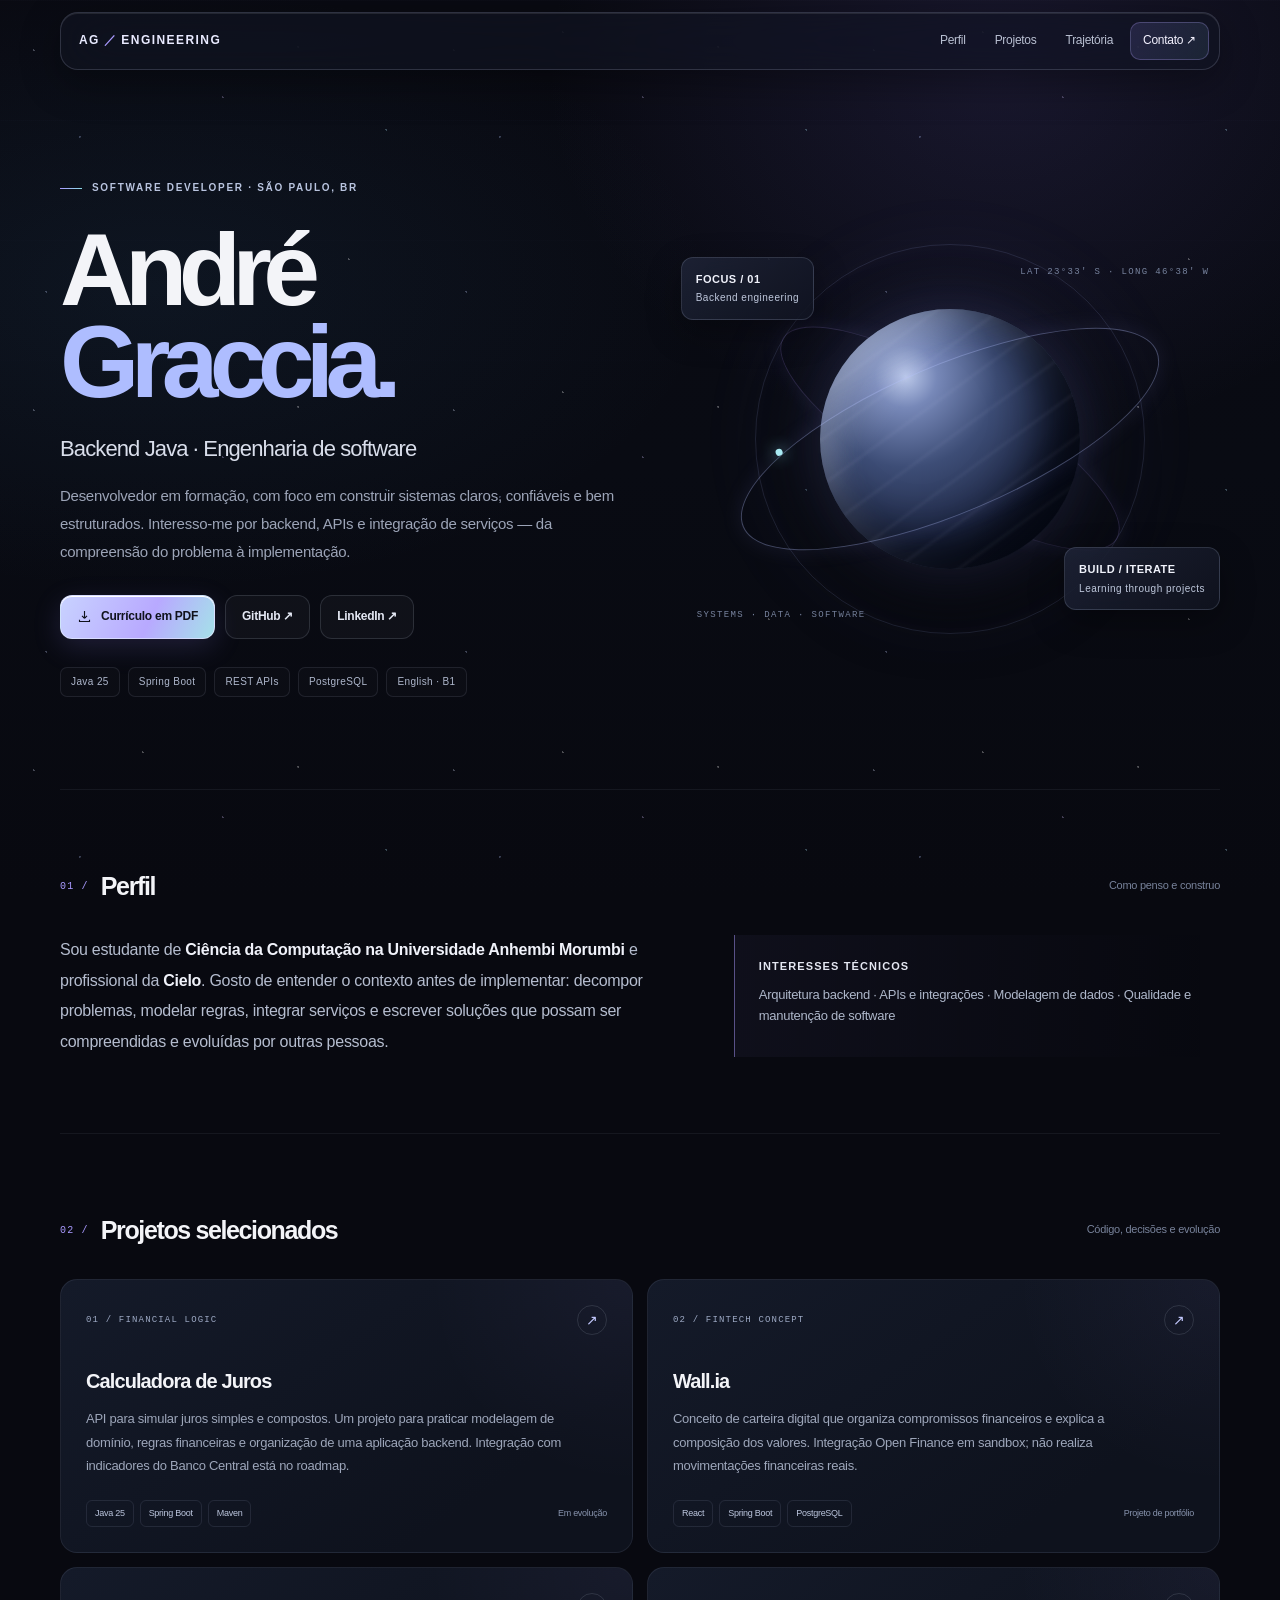
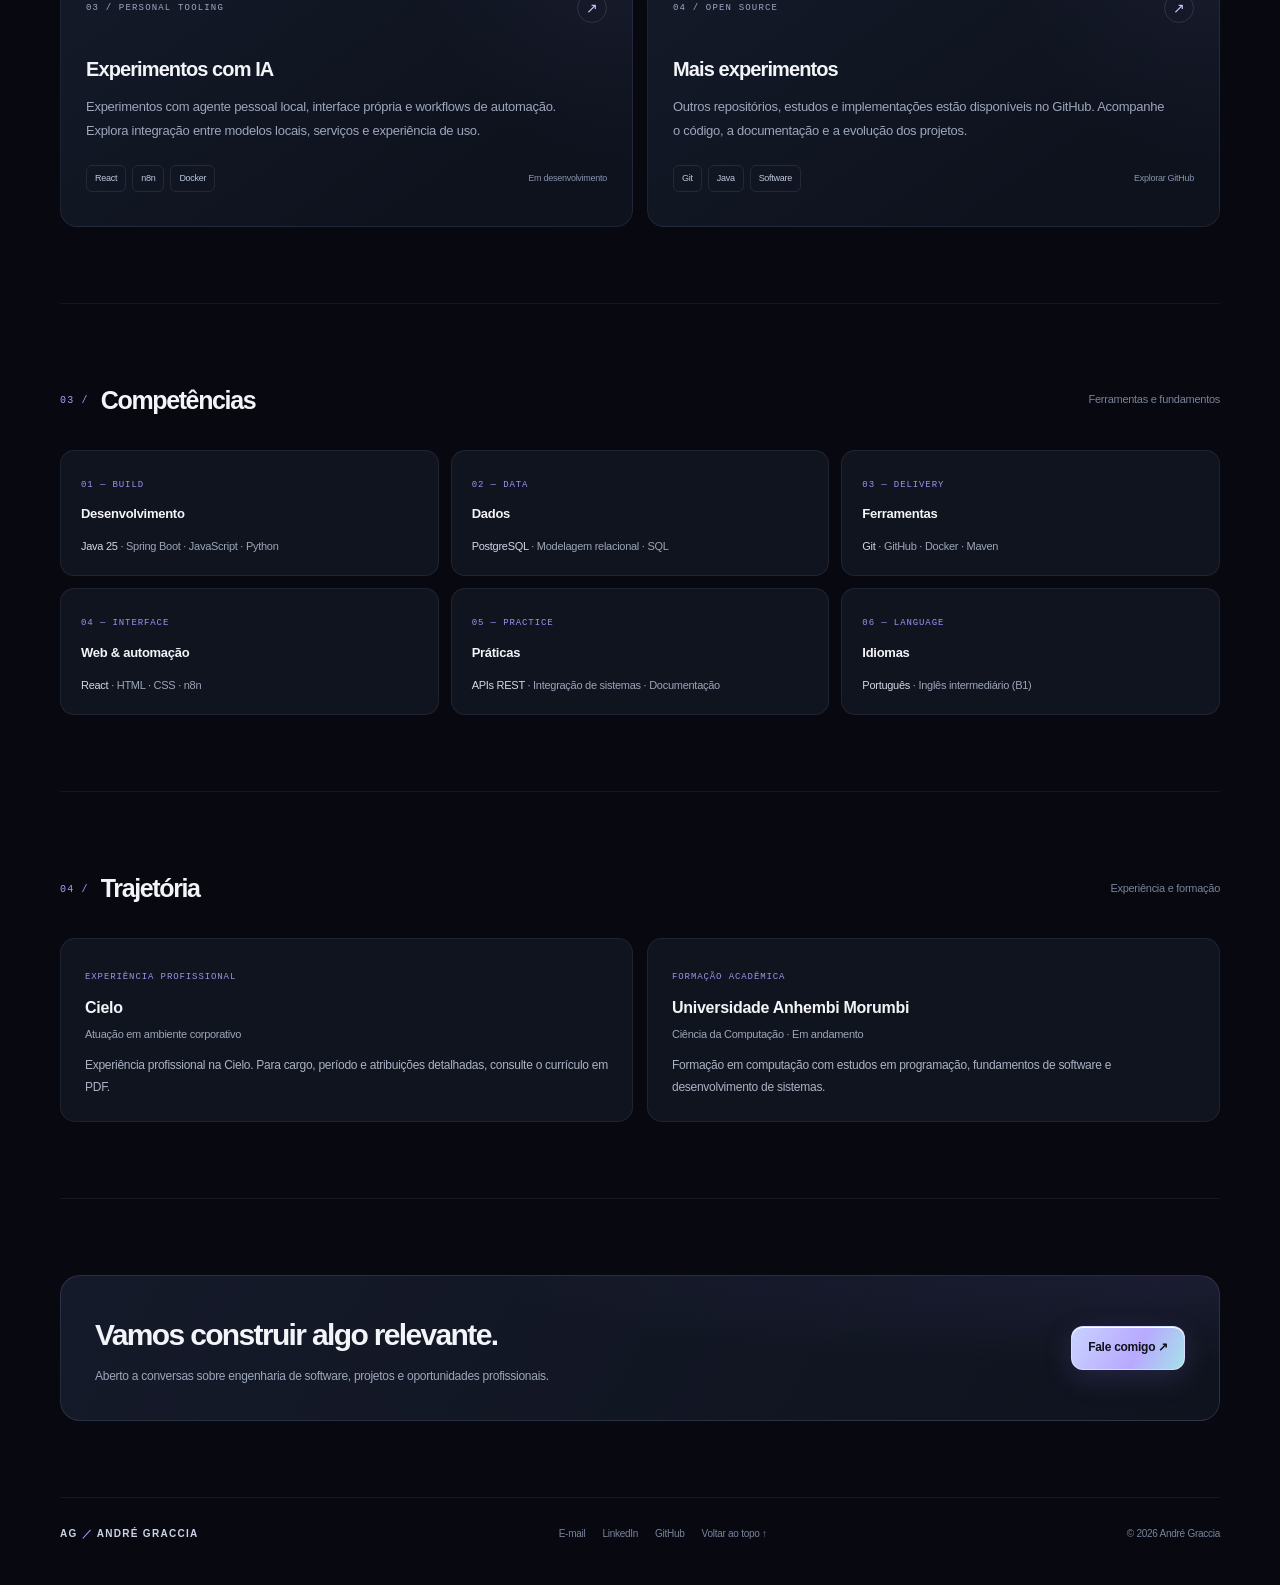
==== commit 0fe06524: "content: clarify AI experiments link and preserve LinkedIn URL" ====
--- a/resume-site/index.html
+++ b/resume-site/index.html
@@ -84,7 +84,7 @@
 <div class="project-grid">
 <a class="project" href="https://github.com/AndreGraccia/calc-juros" target="_blank" rel="noreferrer"><div class="project-top"><span class="project-type">01 / Financial logic</span><span class="project-link">↗</span></div><h3>Calculadora de Juros</h3><p>API para simular juros simples e compostos. Um projeto para praticar modelagem de domínio, regras financeiras e organização de uma aplicação backend. Integração com indicadores do Banco Central está no roadmap.</p><div class="project-foot"><div class="tech"><span>Java 25</span><span>Spring Boot</span><span>Maven</span></div><span class="project-status">Em evolução</span></div></a>
 <a class="project" href="https://github.com/AndreGraccia/Wall.ia" target="_blank" rel="noreferrer"><div class="project-top"><span class="project-type">02 / Fintech concept</span><span class="project-link">↗</span></div><h3>Wall.ia</h3><p>Conceito de carteira digital que organiza compromissos financeiros e explica a composição dos valores. Integração Open Finance em sandbox; não realiza movimentações financeiras reais.</p><div class="project-foot"><div class="tech"><span>React</span><span>Spring Boot</span><span>PostgreSQL</span></div><span class="project-status">Projeto de portfólio</span></div></a>
-<a class="project" href="https://github.com/AndreGraccia/AndreGraccia" target="_blank" rel="noreferrer"><div class="project-top"><span class="project-type">03 / Personal tooling</span><span class="project-link">↗</span></div><h3>Orbit Personal AI</h3><p>Experimentos com agente pessoal local, interface própria e workflows de automação. Explora integração entre modelos locais, serviços e experiência de uso.</p><div class="project-foot"><div class="tech"><span>React</span><span>n8n</span><span>Docker</span></div><span class="project-status">Em desenvolvimento</span></div></a>
+<a class="project" href="https://github.com/AndreGraccia/AndreGraccia" target="_blank" rel="noreferrer"><div class="project-top"><span class="project-type">03 / Personal tooling</span><span class="project-link">↗</span></div><h3>Experimentos com IA</h3><p>Experimentos com agente pessoal local, interface própria e workflows de automação. Explora integração entre modelos locais, serviços e experiência de uso.</p><div class="project-foot"><div class="tech"><span>React</span><span>n8n</span><span>Docker</span></div><span class="project-status">Em desenvolvimento</span></div></a>
 <a class="project" href="https://github.com/AndreGraccia" target="_blank" rel="noreferrer"><div class="project-top"><span class="project-type">04 / Open source</span><span class="project-link">↗</span></div><h3>Mais experimentos</h3><p>Outros repositórios, estudos e implementações estão disponíveis no GitHub. Acompanhe o código, a documentação e a evolução dos projetos.</p><div class="project-foot"><div class="tech"><span>Git</span><span>Java</span><span>Software</span></div><span class="project-status">Explorar GitHub</span></div></a>
 </div>
 </section>
@@ -110,7 +110,7 @@
 <div class="contact"><div><h2>Vamos construir algo relevante.</h2><p>Aberto a conversas sobre engenharia de software, projetos e oportunidades profissionais.</p></div><a class="button primary" href="mailto:andregraccia2105@gmail.com">Fale comigo ↗</a></div>
 </section>
 </main>
-<footer class="footer"><div class="footer-brand">AG <span>／</span> ANDRÉ GRACCIA</div><div class="footer-links"><a href="mailto:andregraccia2105@gmail.com">E-mail</a><a href="https://www.linkedin.com/in/andregraccia" target="_blank" rel="noreferrer">LinkedIn</a><a href="https://github.com/AndreGraccia" target="_blank" rel="noreferrer">GitHub</a><a href="#inicio">Voltar ao topo ↑</a></div><span>© 2026 André Graccia</span></footer>
+<footer class="footer"><div class="footer-brand">AG <span>／</span> ANDRÉ GRACCIA</div><div class="footer-links"><a href="mailto:andregraccia2105@gmail.com">E-mail</a><a href="https://br.linkedin.com/in/andregraccia" target="_blank" rel="noreferrer">LinkedIn</a><a href="https://github.com/AndreGraccia" target="_blank" rel="noreferrer">GitHub</a><a href="#inicio">Voltar ao topo ↑</a></div><span>© 2026 André Graccia</span></footer>
 </div>
 </body>
 </html>
